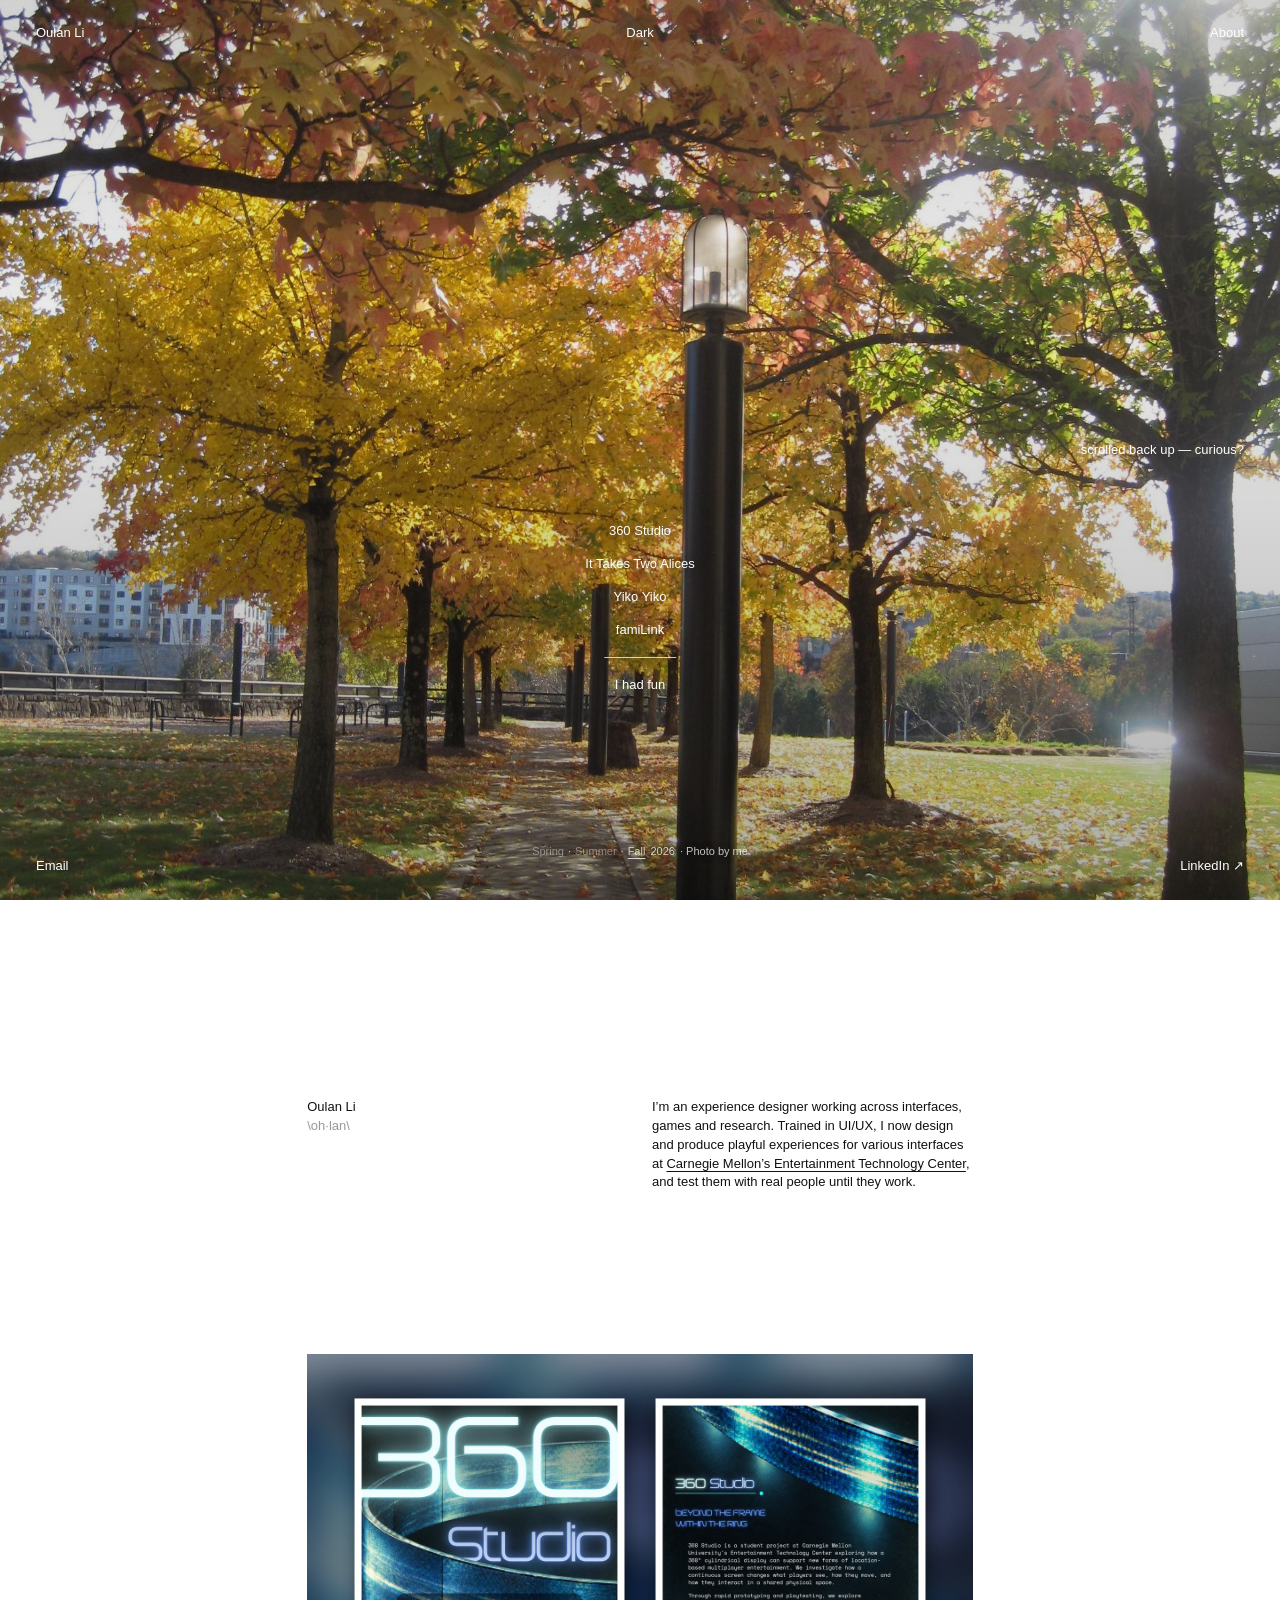
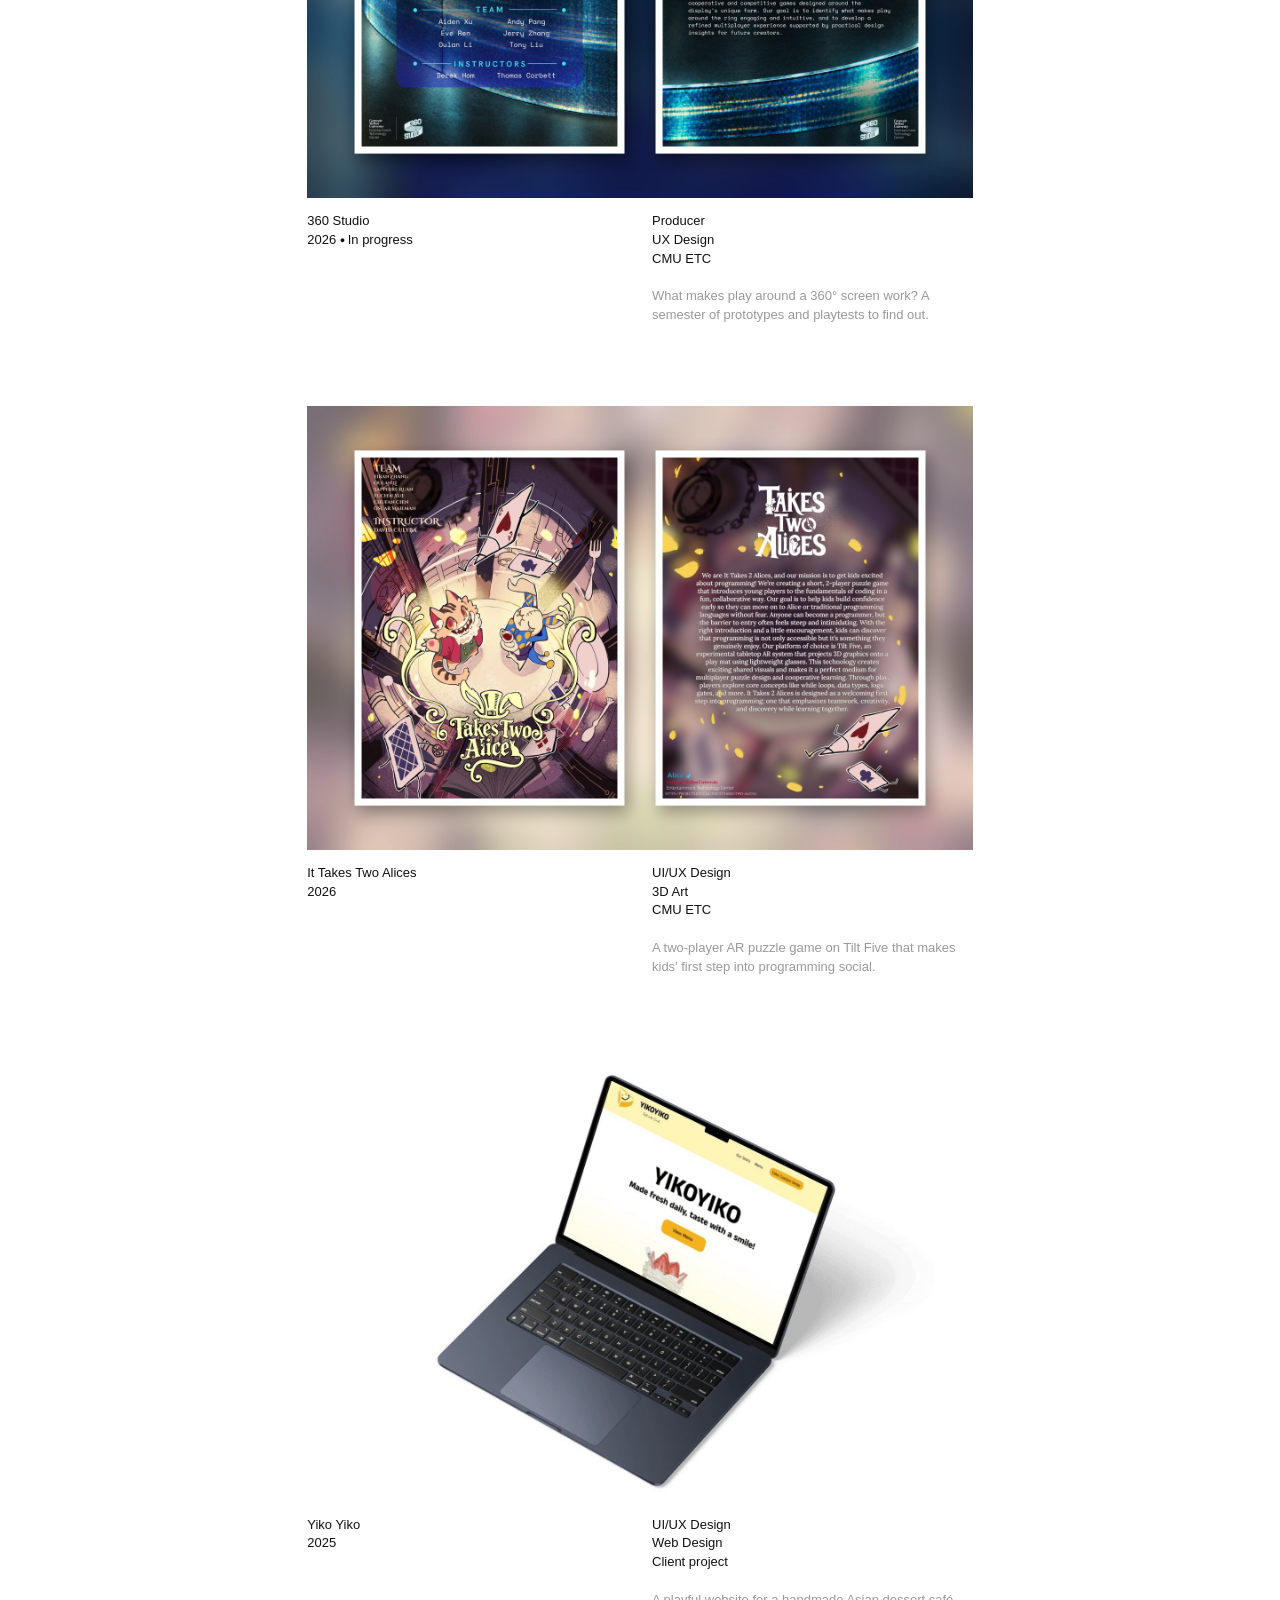
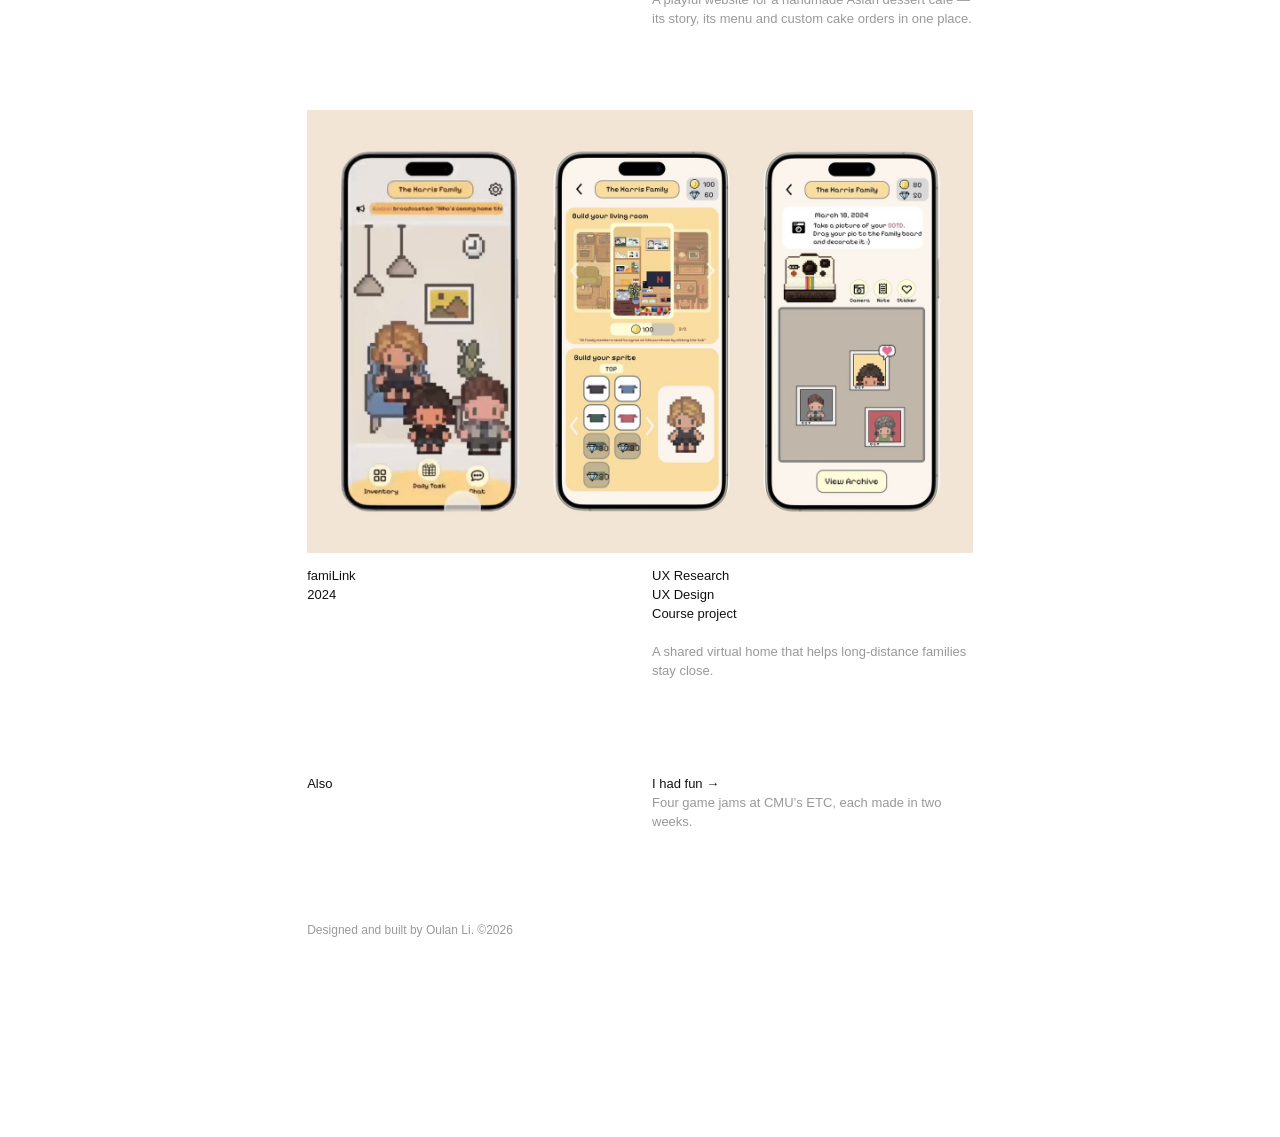
==== index.html @ 2222cfc0 "Remove contact block; Email in the corner; I had fun under a rule in the hero list Co-Authored-By: C" ====
<!doctype html>
<html lang="en">
<head>
<meta charset="utf-8">
<meta name="viewport" content="width=device-width, initial-scale=1">
<title>Oulan Li — Experience Designer</title>
<meta name="description" content="Oulan Li is an experience designer working across interfaces, games and research.">
<link rel="stylesheet" href="assets/home.css">
<script>
  // Apply the saved theme before first paint to avoid a flash.
  try { if (localStorage.getItem('theme') === 'dark') document.documentElement.dataset.theme = 'dark'; } catch (e) {}
</script>
</head>
<body>

  <!-- Fixed corner UI. Blend mode keeps it readable over any image. -->
  <a class="ui ui-tl" href="index.html">Oulan Li</a>
  <button class="ui ui-tc" id="theme-toggle" type="button" aria-label="Toggle dark mode">Dark</button>
  <a class="ui ui-tr" href="about.html">About</a>
  <a class="ui ui-bl" href="mailto:oulanl@andrew.cmu.edu">Email</a>
  <a class="ui ui-br" href="https://www.linkedin.com/in/oulan-li-69a9032a8" target="_blank" rel="noopener">LinkedIn ↗</a>

  <!-- The visitor log: a quiet note that notices how you move through the page. Nothing is stored or sent. -->
  <p class="ui ui-rm" id="observer" aria-live="off" title="A small note on your visit. Nothing is recorded.">visit · 00:00</p>

  <main>
    <!-- Hero: replace .hero-media contents with a looping B&W <video> or <img>. -->
    <section class="hero" aria-label="Intro">
      <div class="hero-media">
        <img class="season" data-season="spring" src="assets/images/hero-spring.jpg" alt="Cherry blossoms over the water, photographed by Oulan" loading="lazy">
        <img class="season" data-season="summer" src="assets/images/hero-summer.jpg" alt="Palms and a green lawn in a tropical garden, photographed by Oulan" loading="lazy">
        <img class="season is-on" data-season="fall" src="assets/images/hero-fall.jpg" alt="A path under autumn trees, red and yellow leaves on the grass, photographed by Oulan">
      </div>
      <p class="hero-note" aria-label="Photos by me, one per season">
        <button type="button" data-season="spring">Spring</button><span>·</span><button type="button" data-season="summer">Summer</button><span>·</span><button type="button" data-season="fall" class="is-on" aria-pressed="true">Fall</button> 2026 <span class="by">· Photo by me</span>
      </p>
      <nav class="hero-index" aria-label="Projects">
        <a href="#p1">360 Studio</a>
        <a href="#p2">It Takes Two Alices</a>
        <a href="#p3">Yiko Yiko</a>
        <a href="#p4">famiLink</a>
        <span class="hero-rule" aria-hidden="true"></span>
        <a href="i-had-fun.html">I had fun</a>
      </nav>
    </section>

    <div class="col">
      <section class="intro" aria-label="About">
        <p class="k">Oulan Li<br><span class="desc-inline">\oh·lan\</span></p>
        <p>I’m an experience designer working across interfaces, games and research. Trained in UI/UX, I now design and produce playful experiences for various interfaces at <a class="ul" href="https://www.etc.cmu.edu" target="_blank" rel="noopener">Carnegie Mellon’s Entertainment Technology Center</a>, and test them with real people until they work.</p>
      </section>

      <article class="project" id="p1">
        <a class="slides cover" href="work/360-studio.html"><img src="assets/images/covers/360-studio.jpg" alt="360 Studio team poster and project flyer"></a>
        <div class="meta">
          <p><a href="work/360-studio.html">360 Studio</a><br>2026 <span class="live">In progress</span></p>
          <div>
            <p>Producer<br>UX Design<br>CMU ETC</p>
            <p class="desc">What makes play around a 360° screen work? A semester of prototypes and playtests to find out.</p>
          </div>
        </div>
      </article>

      <article class="project" id="p2">
        <a class="slides cover" href="work/it-takes-two-alices.html"><img src="assets/images/covers/itta.jpg" alt="It Takes Two Alices flyer, front and back"></a>
        <div class="meta">
          <p><a href="work/it-takes-two-alices.html">It Takes Two Alices</a><br>2026</p>
          <div>
            <p>UI/UX Design<br>3D Art<br>CMU ETC</p>
            <p class="desc">A two-player AR puzzle game on Tilt Five that makes kids’ first step into programming social.</p>
          </div>
        </div>
      </article>

      <article class="project" id="p3">
        <a class="slides cover" href="work/yiko-yiko.html"><img src="assets/images/covers/yiko.jpg" alt="The Yiko Yiko website on a laptop"></a>
        <div class="meta">
          <p><a href="work/yiko-yiko.html">Yiko Yiko</a><br>2025</p>
          <div>
            <p>UI/UX Design<br>Web Design<br>Client project</p>
            <p class="desc">A playful website for a handmade Asian dessert café — its story, its menu and custom cake orders in one place.</p>
          </div>
        </div>
      </article>

      <article class="project" id="p4">
        <a class="slides cover" href="work/familink.html"><img src="assets/images/covers/familink.jpg" alt="Three famiLink screens: the family living room, inventory and a daily photo prompt"></a>
        <div class="meta">
          <p><a href="work/familink.html">famiLink</a><br>2024</p>
          <div>
            <p>UX Research<br>UX Design<br>Course project</p>
            <p class="desc">A shared virtual home that helps long-distance families stay close.</p>
          </div>
        </div>
      </article>

      <section class="more" aria-label="More">
        <div class="meta">
          <p>Also</p>
          <p><a href="i-had-fun.html">I had fun →</a><br><span class="desc-inline">Four game jams at CMU’s ETC, each made in two weeks.</span></p>
        </div>
      </section>

      <footer class="foot">
        <p class="desc small">Designed and built by Oulan Li. ©2026</p>
      </footer>
    </div>
  </main>

<script src="assets/home.js"></script>
</body>
</html>
---- assets/home.css ----
/* Oulan Li — homepage
   One typeface, one size. Hierarchy comes from position and tone, not scale.
   Colors live in the variables below; dark mode swaps them. */
:root {
  --bg: #ffffff;
  --fg: #111111;
  --mute: #999999;
  --ph: #efefef;        /* placeholder fill */
  --ph-text: #b5b5b5;
  --font: "Helvetica Neue", Helvetica, Inter, Arial, sans-serif;
  --size: 13px;
  --edge: 36px;         /* distance of the corner UI from the window edge */
  --col: min(52vw, 760px);
}
[data-theme="dark"] {
  --bg: #0d0d0d;
  --fg: #ececec;
  --mute: #6f6f6f;
  --ph: #1a1a1a;
  --ph-text: #444444;
}

*, *::before, *::after { box-sizing: border-box; }
html { scroll-behavior: smooth; }
body {
  margin: 0;
  background: var(--bg);
  color: var(--fg);
  font: 400 var(--size)/1.45 var(--font);
  -webkit-font-smoothing: antialiased;
  transition: background-color .4s ease, color .4s ease;
}
p { margin: 0; }
a { color: inherit; text-decoration: none; }
a:hover { opacity: .5; }
a.ul { text-decoration: underline; text-underline-offset: 3px; text-decoration-thickness: 1px; }
button { font: inherit; color: inherit; background: none; border: 0; padding: 0; cursor: pointer; }
:focus-visible { outline: 1px solid currentColor; outline-offset: 4px; }
img, video { display: block; width: 100%; height: 100%; object-fit: cover; }

/* ---------- Fixed corner UI ---------- */
.ui {
  position: fixed;
  z-index: 50;
  color: var(--fg);
  transition: color .3s ease;
}
/* While the hero image is behind the corner UI, it turns white. */
body.on-hero .ui { color: #fff; }
.ui-tl { top: 24px; left: var(--edge); }
.ui-tc { top: 24px; left: 50%; transform: translateX(-50%); }
.ui-tr { top: 24px; right: var(--edge); }
.ui-bl { bottom: 24px; left: var(--edge); }
.ui-br { bottom: 24px; right: var(--edge); }
.ui-rm {
  top: 50%; right: var(--edge);
  transform: translateY(-50%);
  font-variant-numeric: tabular-nums;
  text-align: right;
  opacity: .55;
  max-width: 180px;
  transition: opacity .3s ease;
}
.ui-rm.is-fresh { opacity: 1; }

/* ---------- Hero ----------
   Use a darker or mid-dark B&W image so white text reads; add a soft scrim if needed. */
.hero { position: relative; height: 100vh; height: 100svh; overflow: hidden; }
.hero-media { position: absolute; inset: 0; }
.hero-index {
  position: absolute;
  left: 50%; top: 58%;
  transform: translateX(-50%);
  display: flex; flex-direction: column; align-items: center;
  gap: 14px;
  color: #fff;
}

/* ---------- Placeholders (delete once real images are in) ---------- */
.placeholder, .placeholder-dark {
  display: flex; align-items: center; justify-content: center;
  color: var(--ph-text);
  background: var(--ph);
}
.placeholder-dark {
  color: rgba(255,255,255,.35);
  background:
    radial-gradient(120% 80% at 70% 15%, #8a8a8a 0%, #4a4a4a 45%, #1c1c1c 100%);
}
.placeholder-dark span { position: absolute; bottom: 64px; left: 50%; transform: translateX(-50%); white-space: nowrap; }

/* ---------- Column ---------- */
.col { width: var(--col); margin: 0 auto; }

.intro {
  display: grid; grid-template-columns: 1fr 1fr; gap: 0 24px;
  padding: 22vh 0 18vh;
}
.intro .k { color: var(--fg); }
.intro p:last-child { color: var(--fg); max-width: 34em; }

/* ---------- Project ---------- */
.project { margin-bottom: 9vh; scroll-margin-top: 80px; }

.slides {
  position: relative;
  aspect-ratio: 3 / 2;
  overflow: hidden;
  cursor: e-resize;
  user-select: none;
}
.slides.at-left { cursor: w-resize; }
.slide {
  position: absolute; inset: 0;
  opacity: 0;
  transition: opacity .5s ease;
}
.slide.is-active { opacity: 1; }
.count {
  position: absolute; right: 12px; bottom: 10px;
  font-size: 11px; color: var(--mute);
  font-variant-numeric: tabular-nums;
  pointer-events: none;
}

.meta {
  display: grid; grid-template-columns: 1fr 1fr; gap: 0 24px;
  padding-top: 14px;
}
.desc { color: var(--mute); margin-top: 1.45em; max-width: 36em; }

/* ---------- Footer ---------- */
.foot { padding: 10vh 0 22vh; }
.foot .small { font-size: 12px; margin-top: 12vh; }

/* ---------- Small screens ---------- */
@media (max-width: 760px) {
  :root { --edge: 16px; --col: calc(100vw - 32px); }
  .ui-tl, .ui-tc, .ui-tr { top: 16px; }
  .ui-bl, .ui-br { bottom: 16px; }
  .ui-rm, .ui-bl, .ui-br { display: none; }   /* links repeat in the footer */
  /* A thin bar behind the top UI once past the hero, so it never overlaps text. */
  body::before {
    content: ""; position: fixed; z-index: 49; inset: 0 0 auto 0; height: 46px;
    background: var(--bg); transition: opacity .3s ease;
  }
  body.on-hero::before { opacity: 0; }
  .intro, .meta { grid-template-columns: 1fr; }
  .intro .k { margin-bottom: 1.45em; }
  .meta > div { margin-top: 1.45em; }
}

@media (prefers-reduced-motion: reduce) {
  html { scroll-behavior: auto; }
  * { transition: none !important; }
}

/* ---------- Status + inline notes ---------- */
.live::before { content: "● "; font-size: 9px; vertical-align: 1px; }
.desc-inline { color: var(--mute); }
.more { padding: 0 0 6vh; }

/* ---------- I had fun ---------- */
.page-head { display: grid; grid-template-columns: 1fr 1fr; gap: 0 24px; padding: 22vh 0 14vh; }
.page-head .desc { margin-top: 0; }
.fun-grid { display: grid; grid-template-columns: repeat(3, 1fr); gap: 9vh 24px; margin-bottom: 24vh; }
.fun-grid .tile { display: block; }
.fun-grid .tile:hover { opacity: 1; }
.fun-grid .thumb { aspect-ratio: 1 / 1; overflow: hidden; }
.fun-grid .thumb > * { transition: transform .6s ease; }
.fun-grid .tile:hover .thumb > * { transform: scale(1.03); }
.fun-grid .cap { padding-top: 12px; }
.fun-grid .cap .desc { margin-top: 0; }
.fun-wide { --col: min(72vw, 1080px); }
@media (max-width: 760px) {
  .page-head { grid-template-columns: 1fr; padding: 16vh 0 10vh; }
  .page-head .desc { margin-top: 1.45em; }
  .fun-grid { grid-template-columns: 1fr 1fr; gap: 6vh 16px; }
  .fun-wide { --col: calc(100vw - 32px); }
}

/* ---------- Project page ----------
   A narrow centred column, like a printed page. Text stays narrow;
   detailed images can step out to a wider frame with .wide. */
.cs { --read: min(460px, calc(100vw - 32px)); --wide: min(760px, calc(100vw - 32px)); }
.cs-col { width: var(--read); margin-left: auto; margin-right: auto; }
.cs-head { text-align: center; padding-top: 22vh; }
.cs-head h1 { font: inherit; margin: 0 0 1.45em; }
.cs-why { margin-top: 9vh; }
.cs-label { margin-top: 7vh; margin-bottom: 1.45em; }
.cs-did { list-style: none; counter-reset: did; padding: 0; margin-top: 0; margin-bottom: 0; }
.cs-did li { counter-increment: did; margin-bottom: 1.45em; }
.cs-did li::before { content: counter(did) ". "; }
.cs-did .t::after { content: ""; display: block; }   /* title on its own line */
.cs-facts {
  display: grid; grid-template-columns: repeat(3, 1fr); gap: 18px 16px;
  margin-top: 7vh; margin-bottom: 22vh;
}
.cs-facts dt { font-size: 11px; color: var(--mute); }
.cs-facts dd { margin: 2px 0 0; }

.cs-fig { width: var(--read); margin: 0 auto 22vh; }
.cs-fig.wide { width: var(--wide); }
.cs-fig .ph {
  aspect-ratio: 4 / 3; display: flex; align-items: center; justify-content: center;
  background: var(--ph); color: var(--ph-text);
}
.cs-fig.wide .ph { aspect-ratio: 16 / 9; }
.cs-fig .video { position: relative; aspect-ratio: 16 / 9; background: var(--ph); }
.cs-fig .video iframe { position: absolute; inset: 0; width: 100%; height: 100%; border: 0; }
.cs-fig figcaption { width: var(--read); margin: 16px auto 0; text-align: center; }
.small { font-size: 11px; color: var(--mute); }
.cs-fig .small { margin-top: 4px; }

.cs-end { text-align: center; margin-bottom: 18vh; }
.cs-end .small { margin-top: 4px; }
.cs-end .links { margin-top: 1.45em; }
.cs-next { text-align: center; margin-bottom: 18vh; }
.cs-foot { text-align: center; padding-bottom: 12vh; }

@media (max-width: 760px) {
  .cs-head { padding-top: 16vh; }
  .cs-facts { grid-template-columns: 1fr 1fr; }
  .cs-fig, .cs-end, .cs-next { margin-bottom: 14vh; }
}

/* ---------- Flow diagram (it builds itself, step by step, when scrolled into view) ---------- */
.flow-wrap { padding: 8px 0; }
.flow { display: block; width: 100%; height: auto; font-family: var(--font); }
.flow .b { fill: none; stroke: var(--fg); stroke-width: .6; }
.flow .k { fill: var(--fg); stroke: var(--fg); stroke-width: .6; }
.flow .k + .tt, .flow .k + .tt + .ts { fill: var(--bg); }
.flow .c { fill: none; stroke: var(--mute); stroke-width: .6; stroke-dasharray: 3 4; }
.flow .a { fill: none; stroke: var(--mute); stroke-width: .8; }
.flow .tt { font-size: 12px; fill: var(--fg); text-anchor: middle; dominant-baseline: central; }
.flow .ts { font-size: 10px; fill: var(--mute); text-anchor: middle; dominant-baseline: central; }
.flow .ts.l { text-anchor: start; }
.flow .ts.r { text-anchor: end; }
.flow .tq { font-size: 13px; fill: var(--fg); text-anchor: middle; dominant-baseline: central; font-style: italic; }
.flow [data-delay] { transition: opacity .9s ease, transform .9s ease; transition-delay: var(--d, 0ms); }
.flow .big { transition-duration: 1.4s; }
.no-anim .flow [data-delay] { transition: none !important; animation: none !important; }
.js-reveal .flow [data-delay] { opacity: 0; transform: translateY(6px); }
.js-reveal .is-shown .flow [data-delay] { opacity: 1; transform: none; }
/* The question appears, lingers, then makes way for the answer. */
.js-reveal .flow .q { transition: none; }
.js-reveal .is-shown .flow .q { opacity: 0; animation: ask 2.8s ease var(--d, 0ms) both; }
@keyframes ask { 0% { opacity: 0; transform: translateY(6px); } 22% { opacity: 1; transform: none; } 78% { opacity: 1; } 100% { opacity: 0; } }
.flow-replay { display: block; margin: 10px auto 0; font-size: 11px; color: var(--mute); opacity: 0; transition: opacity .6s ease; }
.flow-replay.on { opacity: 1; }
@media (prefers-reduced-motion: reduce) {
  .js-reveal .flow [data-delay] { opacity: 1; transform: none; transition: none; }
  .js-reveal .flow .q { display: none; }
}


/* ---------- Gallery figure: media fits inside a 16:9 frame ---------- */
.gallery .slides.media { aspect-ratio: 16 / 9; background: var(--ph); }
.gallery .slide { display: flex; align-items: center; justify-content: center; }
.gallery .slide img, .gallery .slide video { width: 100%; height: 100%; object-fit: contain; }
.gallery .slide .ph { width: 100%; height: 100%; display: flex; align-items: center; justify-content: center; color: var(--ph-text); padding: 0 24px; text-align: center; }

/* Gallery controls: arrows on the frame, dots underneath */
.g-arrow {
  position: absolute; top: 50%; transform: translateY(-50%);
  width: 36px; height: 36px; border-radius: 50%;
  background: var(--bg); color: var(--fg); opacity: .85;
  box-shadow: 0 0 0 1px rgba(0,0,0,.08);
  font-size: 15px; line-height: 36px; text-align: center; cursor: pointer;
  transition: opacity .2s ease, transform .2s ease;
}
.g-arrow:hover { opacity: 1; transform: translateY(-50%) scale(1.06); }
.g-prev { left: 12px; }
.g-next { right: 12px; }
.g-dots { display: flex; justify-content: center; gap: 8px; margin-top: 12px; }
.g-dot { position: relative; width: 28px; height: 2px; padding: 8px 0; background: none; cursor: pointer; }
.g-dot::before, .g-dot::after { content: ""; position: absolute; left: 0; top: 7px; height: 2px; border-radius: 1px; }
.g-dot::before { width: 100%; background: var(--mute); opacity: .3; }
.g-dot::after { width: calc(var(--p, 0) * 100%); background: var(--fg); }
.g-dot.on::before { opacity: .45; }
.gallery figcaption { margin-top: 6px; }
.gallery .stage { margin: 0 0 2.6em; }   /* stage label belongs to the image, not the paragraph below */

/* ---------- Screen-to-table pairs ---------- */
.pairs { display: grid; gap: 28px; }
.pair { display: grid; grid-template-columns: 1fr 40px 1fr; align-items: center; }
.pair .cell img { width: 100%; aspect-ratio: 3 / 2; object-fit: cover; display: block; }
.pair .cell .small { margin-top: 8px; text-align: center; }
.pair .to { text-align: center; color: var(--mute); }
.pair.head .small { text-align: center; margin: 0; }
.duo { display: grid; grid-template-columns: 1fr 1fr; gap: 16px; }
.duo .ph { aspect-ratio: 4 / 3; }
.duo .sub { margin: 0; }
.duo .sub img { width: 100%; aspect-ratio: 3 / 2; object-fit: cover; display: block; }
.duo .sub .small { margin-top: 8px; text-align: center; }
@media (max-width: 760px) { .pair { grid-template-columns: 1fr 24px 1fr; } .pairs { gap: 18px; } }

/* Pairs build up one at a time, like the loop diagram */
.pairs [data-delay] { transition: opacity .9s ease, transform .9s ease; transition-delay: var(--d, 0ms); }
.js-reveal .pairs [data-delay] { opacity: 0; transform: translateY(6px); }
.js-reveal .is-shown.pairs [data-delay] { opacity: 1; transform: none; }
@media (prefers-reduced-motion: reduce) { .js-reveal .pairs [data-delay] { opacity: 1; transform: none; transition: none; } }
.duo + figcaption { margin-top: 2.6em; }

strong { font-weight: 600; }
.small strong { color: var(--fg); font-weight: 500; }
.pairs .rule { margin: 8px 0 10px; line-height: 1.7; }
.pairs .rule { text-align: center; }

/* ---------- Asset sheet: one tile per 3D piece ---------- */
.pieces { display: grid; grid-template-columns: repeat(4, 1fr); gap: 8px; }
.pieces img { width: 100%; aspect-ratio: 1 / 1; object-fit: cover; display: block; }
.pieces [data-delay] { transition: opacity .7s ease, transform .7s ease; transition-delay: var(--d, 0ms); }
.js-reveal .pieces [data-delay] { opacity: 0; transform: translateY(6px); }
.js-reveal .is-shown.pieces [data-delay] { opacity: 1; transform: none; }
@media (max-width: 760px) { .pieces { grid-template-columns: repeat(2, 1fr); } }
@media (prefers-reduced-motion: reduce) { .js-reveal .pieces [data-delay] { opacity: 1; transform: none; transition: none; } }

/* ---------- Playtest takeaways ---------- */
.takeaways { display: grid; grid-template-columns: repeat(4, 1fr); gap: 16px; margin: -12vh auto 22vh; }
.takeaways dt { font-size: 11px; color: var(--mute); }
.takeaways dd { margin: 2px 0 0; }
@media (max-width: 760px) { .takeaways { grid-template-columns: 1fr 1fr; margin-top: -6vh; } }

.cs-fig .still { width: 100%; aspect-ratio: 3 / 2; object-fit: cover; display: block; }

/* ---------- Challenge / step blocks (text before a figure) ---------- */
.cs-step { text-align: center; margin-bottom: 7vh; }
.cs-step .small:first-child { margin-bottom: 6px; }
.cs-step .small:last-child { margin-top: 4px; }
.duo .sub .ph { aspect-ratio: 3 / 2; display: flex; align-items: center; justify-content: center; background: var(--ph); color: var(--ph-text); }
.cs-fig > .ph { aspect-ratio: 16 / 9; }

/* ---------- Interview quotes ---------- */
.quotes { display: grid; gap: 28px; margin-bottom: 22vh; }
.quotes blockquote { margin: 0; text-align: center; }
.quotes cite { display: block; font-style: normal; margin-top: 6px; }
.quotes [data-delay] { transition: opacity .9s ease, transform .9s ease; transition-delay: var(--d, 0ms); }
.js-reveal .quotes [data-delay] { opacity: 0; transform: translateY(6px); }
.js-reveal .is-shown.quotes [data-delay] { opacity: 1; transform: none; }
.flow .d { fill: var(--mute); }
.flow .kd { fill: var(--fg); }
.cs-end .pull { margin-top: 2.2em; }
@media (prefers-reduced-motion: reduce) { .js-reveal .quotes [data-delay] { opacity: 1; transform: none; transition: none; } }
.flow .tt.l { text-anchor: start; } .flow .tt.r { text-anchor: end; }

/* ======================================================================
   Long-form case study (famiLink): phases, timeline, stats, charts
   ====================================================================== */
.long .phase { margin: 0 auto 7vh; }
.long .phase h2 { font: inherit; font-size: 20px; line-height: 1.3; margin: 6px 0 1.2em; letter-spacing: -0.01em; }
.long .phase p + p { margin-top: 1em; }
.long .phase > p:not(.small) { color: var(--fg); }
.long .phase.tight { margin-top: -4vh; margin-bottom: 22vh; }
.long .phase { scroll-margin-top: 90px; }

/* Process timeline under the facts */
.tl { display: flex; flex-wrap: wrap; gap: 6px 18px; margin: -14vh auto 20vh; padding-top: 14px; border-top: 1px solid color-mix(in srgb, var(--mute) 35%, transparent); }
.tl a { color: var(--mute); }
.tl a span { font-size: 11px; margin-right: 4px; opacity: .7; }
.tl a:hover { color: var(--fg); opacity: 1; }

/* Big numbers */
.stats { display: grid; grid-template-columns: repeat(3, 1fr); gap: 20px; margin: 0 auto 10vh; }
.stats dt { font-size: 30px; line-height: 1.1; letter-spacing: -0.02em; }
.stats dd { margin: 6px 0 0; color: var(--mute); font-size: 12px; }

/* Insight → feature list */
.map-list { display: grid; gap: 18px; margin: 0 auto 12vh; }
.map-list > div { display: grid; grid-template-columns: 1fr 1fr; gap: 16px; padding-top: 14px; border-top: 1px solid color-mix(in srgb, var(--mute) 30%, transparent); }
.map-list dt { color: var(--mute); }
.map-list dd { margin: 0; }

/* Numbered changes */
.changes { margin: -3vh auto 20vh; padding-left: 1.2em; }
.changes li { margin-bottom: .6em; }

/* Phone rows */
.phones { display: grid; grid-template-columns: repeat(3, 1fr); gap: 24px; }
.phones.five { grid-template-columns: repeat(5, 1fr); gap: 14px; }
.phones video, .phones img { width: 100%; height: auto; aspect-ratio: 1 / 2; object-fit: contain; display: block; background: var(--ph); }
.phones .small { margin-top: 8px; text-align: center; }

/* Charts */
.flow.chart .grid { stroke: var(--mute); stroke-width: .4; opacity: .35; }
.flow .bk { fill: var(--fg); }
.flow .bm { fill: var(--mute); opacity: .55; }

/* Shared reveal for these blocks */
.stats [data-delay], .map-list [data-delay], .changes [data-delay] { transition: opacity .9s ease, transform .9s ease; transition-delay: var(--d, 0ms); }
.js-reveal .stats [data-delay], .js-reveal .map-list [data-delay], .js-reveal .changes [data-delay] { opacity: 0; transform: translateY(6px); }
.js-reveal .is-shown.stats [data-delay], .js-reveal .is-shown.map-list [data-delay], .js-reveal .is-shown.changes [data-delay] { opacity: 1; transform: none; }

@media (max-width: 760px) {
  .stats { grid-template-columns: 1fr; }
  .map-list > div { grid-template-columns: 1fr; gap: 4px; }
  .phones { grid-template-columns: repeat(3, 1fr); gap: 10px; }
  .phones.five { grid-template-columns: repeat(2, 1fr); }
  .tl { margin-top: -8vh; }
}
@media (prefers-reduced-motion: reduce) {
  .js-reveal .stats [data-delay], .js-reveal .map-list [data-delay], .js-reveal .changes [data-delay] { opacity: 1; transform: none; transition: none; }
}

/* ---------- Yiko Yiko ---------- */
/* Long screenshots pan slowly top to bottom inside a fixed frame */
.scroll { object-fit: cover !important; object-position: 50% 0; animation: pan var(--dur, 16s) ease-in-out infinite alternate; }
@keyframes pan { 0%, 10% { object-position: 50% 0; } 90%, 100% { object-position: 50% 100%; } }
.duo .sub img.scroll { aspect-ratio: 3 / 2; }
.phones.four { grid-template-columns: repeat(4, 1fr); gap: 16px; }
.phones .tag { color: var(--mute); }
.row-label { margin: 0 0 10px; color: var(--mute); }
.phones + .row-label { margin-top: 28px; }
.people { display: grid; grid-template-columns: repeat(3, 1fr); gap: 16px; margin: 0 auto 12vh; }
.people > div { padding-top: 14px; border-top: 1px solid color-mix(in srgb, var(--mute) 30%, transparent); }
.people .small { margin: 0 0 6px; }
.people [data-delay] { transition: opacity .9s ease, transform .9s ease; transition-delay: var(--d, 0ms); }
.js-reveal .people [data-delay] { opacity: 0; transform: translateY(6px); }
.js-reveal .is-shown.people [data-delay] { opacity: 1; transform: none; }
@media (max-width: 720px) {
  .people { grid-template-columns: 1fr; }
  .phones.four { grid-template-columns: repeat(2, 1fr); }
}
@media (prefers-reduced-motion: reduce) {
  .scroll { animation: none; }
  .js-reveal .people [data-delay] { opacity: 1; transform: none; transition: none; }
}

/* ---------- Homepage covers ---------- */
.slides.cover { display: block; cursor: pointer; background: var(--ph); }
.slides.cover img { width: 100%; height: 100%; object-fit: cover; display: block; transition: transform .8s cubic-bezier(.2,.7,.2,1); }
.slides.cover:hover img { transform: scale(1.02); }
@media (prefers-reduced-motion: reduce) { .slides.cover img { transition: none; } .slides.cover:hover img { transform: none; } }

/* ---------- Hero photo ---------- */
.hero-media img { width: 100%; height: 100%; object-fit: cover; object-position: 50% 42%; display: block; }
.hero-media::after { content: ""; position: absolute; inset: 0; background: linear-gradient(180deg, rgba(0,0,0,.18) 0%, rgba(0,0,0,.08) 35%, rgba(0,0,0,.32) 100%); pointer-events: none; }
.hero-index a { text-shadow: 0 1px 12px rgba(0,0,0,.35); }
.hero-note { position: absolute; left: 50%; bottom: 40px; transform: translateX(-50%); margin: 0; color: rgba(255,255,255,.75); font-size: 11px; white-space: nowrap; text-shadow: 0 1px 8px rgba(0,0,0,.4); }

/* ---------- I had fun: four games ---------- */
.fun-four { grid-template-columns: 1fr 1fr; gap: 10vh 32px; }
.fun-four .thumb { aspect-ratio: 4 / 3; background: var(--ph); }
.fun-four .thumb img { width: 100%; height: 100%; object-fit: cover; display: block; }
.fun-four .cap .desc + .desc { margin-top: 4px; }
.fun-four .watch { margin-top: 10px; text-decoration: underline; text-underline-offset: 3px; text-decoration-thickness: 1px; }
@media (max-width: 720px) { .fun-four { grid-template-columns: 1fr; } }
.fun-four .prompt { margin: 8px 0 0; color: var(--fg); font-style: italic; }
.fun-four .cap-top { display: flex; justify-content: space-between; align-items: baseline; gap: 16px; }
.fun-four .cap-top p { margin: 0; }
.fun-four .cap-top .role { text-align: right; flex-shrink: 0; }
.fun-four .prompt { margin: 10px 0 0; }
.fun-four .answer { margin-top: 4px; }

/* ---------- Hero seasons ---------- */
.hero-media .season { position: absolute; inset: 0; opacity: 0; transition: opacity 1.2s ease; }
.hero-media .season.is-on { opacity: 1; }
.hero-note { pointer-events: auto; z-index: 2; }
.hero-note button { font: inherit; color: inherit; background: none; border: 0; padding: 0 2px; cursor: pointer; opacity: .55; transition: opacity .3s ease; }
.hero-note button:hover, .hero-note button.is-on { opacity: 1; }
.hero-note button.is-on { text-decoration: underline; text-underline-offset: 3px; text-decoration-thickness: 1px; }
.hero-note span { margin: 0 2px; }
@media (prefers-reduced-motion: reduce) { .hero-media .season { transition: none; } }

/* ---------- Per-project accent ----------
   Set data-accent on <body>. Used for key-phrase underlines, labels, the live dot,
   text selection and a small accent cursor. */
body[data-accent="360"] { --accent: #2b7fff; --accent-soft: rgba(43,127,255,.38); }
[data-theme="dark"] body[data-accent="360"] { --accent: #5aa8ff; --accent-soft: rgba(90,168,255,.45); }

body[data-accent] .hl {
  text-decoration: underline; text-decoration-color: var(--accent-soft);
  text-decoration-thickness: .45em; text-underline-offset: -.18em; text-decoration-skip-ink: none;
}
body[data-accent] .cs-label,
body[data-accent] .cs-facts dt,
body[data-accent] .cs-did .t,
body[data-accent] .live { color: var(--accent); }
body[data-accent] a.ul { text-decoration-color: var(--accent); }
body[data-accent] a.ul:hover { color: var(--accent); }
body[data-accent] ::selection { background: var(--accent); color: #fff; }
body[data-accent="360"],
body[data-accent="360"] a, body[data-accent="360"] button {
  cursor: url("data:image/svg+xml,%3Csvg xmlns='http://www.w3.org/2000/svg' width='20' height='20'%3E%3Ccircle cx='10' cy='10' r='5' fill='%232b7fff'/%3E%3Ccircle cx='10' cy='10' r='8.5' fill='none' stroke='%232b7fff' stroke-opacity='.35'/%3E%3C/svg%3E") 10 10, auto;
}

/* it takes two alices: Wonderland meadow green */
body[data-accent="itta"] { --accent: #4f7f3a; --accent-soft: rgba(124,170,80,.55); }
[data-theme="dark"] body[data-accent="itta"] { --accent: #9cc779; --accent-soft: rgba(156,199,121,.42); }
body[data-accent="itta"],
body[data-accent="itta"] a, body[data-accent="itta"] button {
  cursor: url("data:image/svg+xml,%3Csvg xmlns='http://www.w3.org/2000/svg' width='20' height='20'%3E%3Ccircle cx='10' cy='10' r='5' fill='%235f9445'/%3E%3Ccircle cx='10' cy='10' r='8.5' fill='none' stroke='%235f9445' stroke-opacity='.35'/%3E%3C/svg%3E") 10 10, auto;
}

/* Yiko Yiko: bakery yolk yellow */
body[data-accent="yiko"] { --accent: #b07d00; --accent-soft: rgba(255,200,40,.6); }
[data-theme="dark"] body[data-accent="yiko"] { --accent: #f5c84b; --accent-soft: rgba(245,200,75,.45); }
body[data-accent="yiko"] ::selection { color: #1a1a1a; background: #ffd23f; }
body[data-accent="yiko"],
body[data-accent="yiko"] a, body[data-accent="yiko"] button {
  cursor: url("data:image/svg+xml,%3Csvg xmlns='http://www.w3.org/2000/svg' width='20' height='20'%3E%3Ccircle cx='10' cy='10' r='5' fill='%23f2b600'/%3E%3Ccircle cx='10' cy='10' r='8.5' fill='none' stroke='%23f2b600' stroke-opacity='.4'/%3E%3C/svg%3E") 10 10, auto;
}

/* famiLink: warm caramel from the cozy living room */
body[data-accent="familink"] { --accent: #b0602f; --accent-soft: rgba(236,158,104,.62); }
[data-theme="dark"] body[data-accent="familink"] { --accent: #f0a877; --accent-soft: rgba(240,168,119,.42); }
body[data-accent="familink"],
body[data-accent="familink"] a, body[data-accent="familink"] button {
  cursor: url("data:image/svg+xml,%3Csvg xmlns='http://www.w3.org/2000/svg' width='20' height='20'%3E%3Ccircle cx='10' cy='10' r='5' fill='%23d9824a'/%3E%3Ccircle cx='10' cy='10' r='8.5' fill='none' stroke='%23d9824a' stroke-opacity='.4'/%3E%3C/svg%3E") 10 10, auto;
}
body[data-accent] .phase > p.small:first-child { color: var(--accent); }

/* I had fun: Carnegie Red */
body[data-accent="cmu"] { --accent: #c41230; --accent-soft: rgba(196,18,48,.28); }
[data-theme="dark"] body[data-accent="cmu"] { --accent: #ff5a6e; --accent-soft: rgba(255,90,110,.38); }
body[data-accent="cmu"],
body[data-accent="cmu"] a, body[data-accent="cmu"] button {
  cursor: url("data:image/svg+xml,%3Csvg xmlns='http://www.w3.org/2000/svg' width='20' height='20'%3E%3Ccircle cx='10' cy='10' r='5' fill='%23c41230'/%3E%3Ccircle cx='10' cy='10' r='8.5' fill='none' stroke='%23c41230' stroke-opacity='.35'/%3E%3C/svg%3E") 10 10, auto;
}
body[data-accent] .desc .hl { color: var(--fg); }
.hero-rule { display: block; width: 72px; height: 1px; background: rgba(255,255,255,.75); margin: 4px 0; }
.foot { padding-top: 4vh; }
.foot .small { margin-top: 0; }
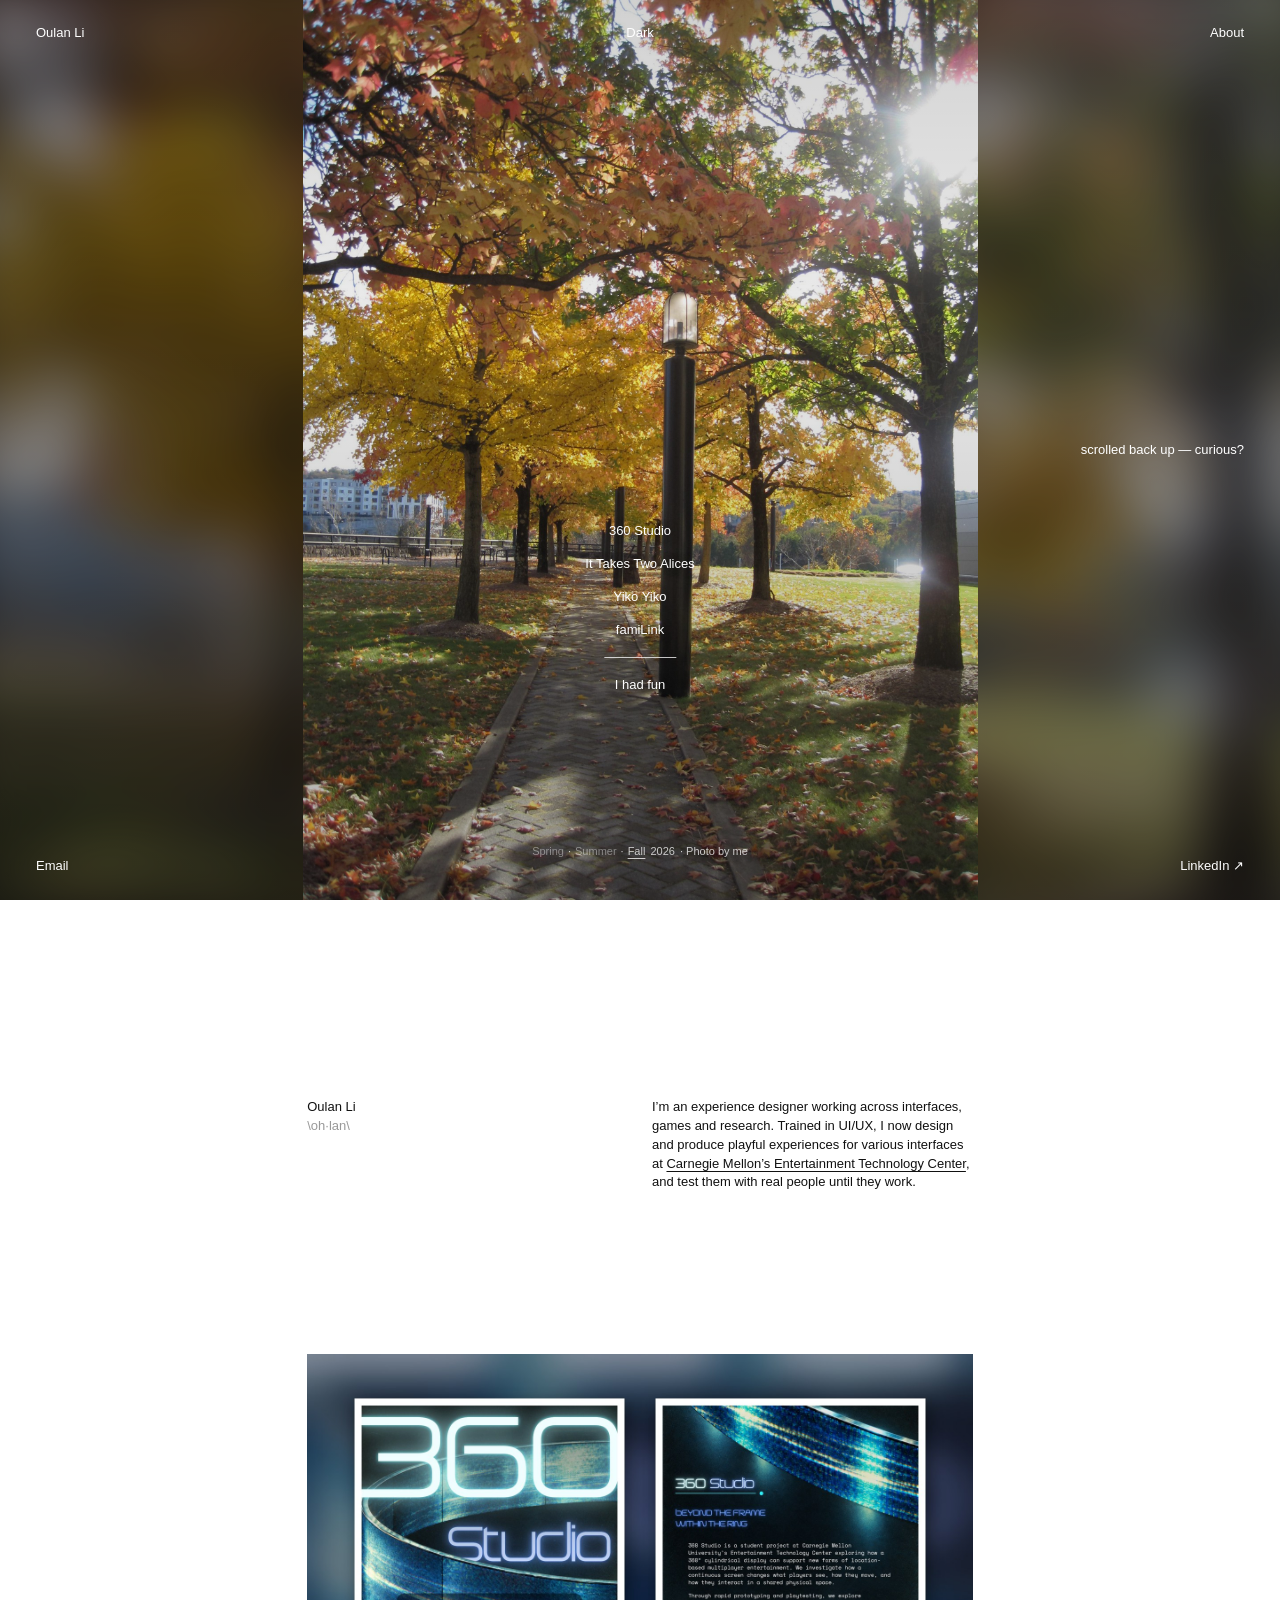
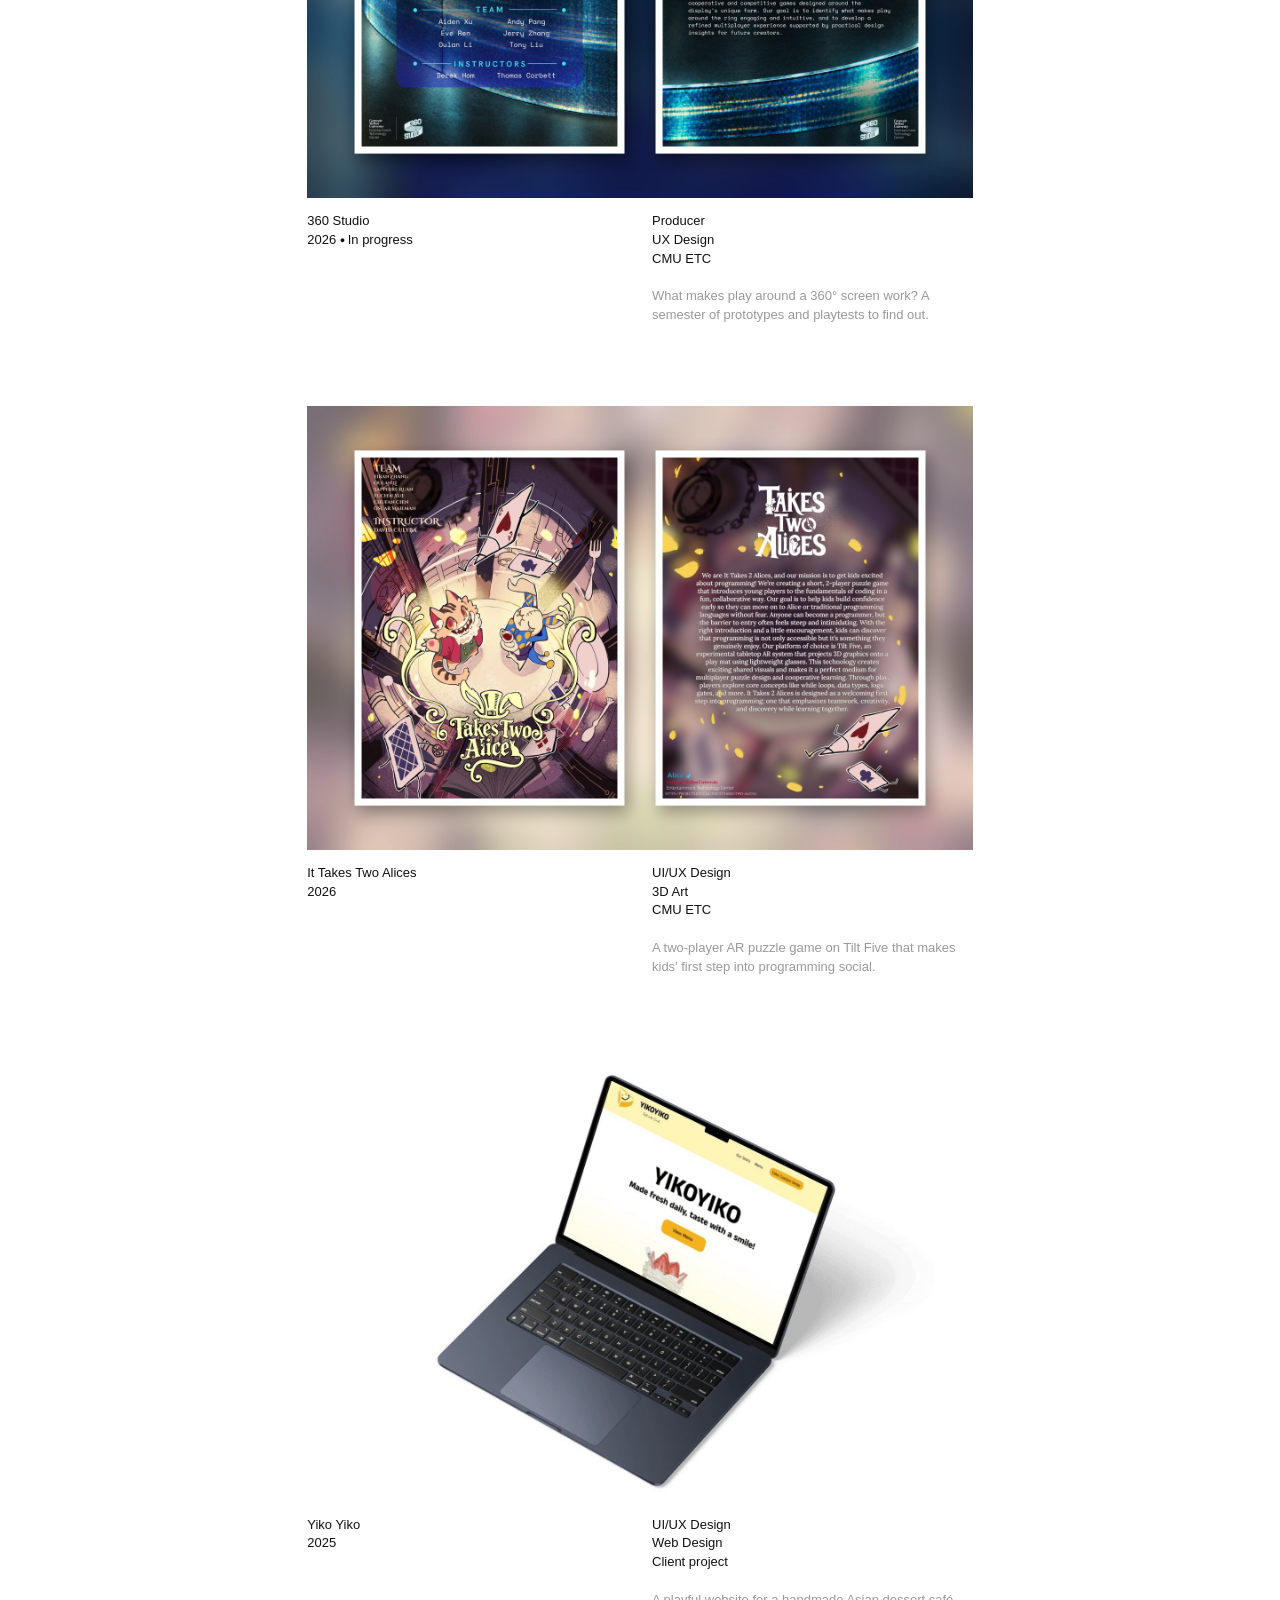
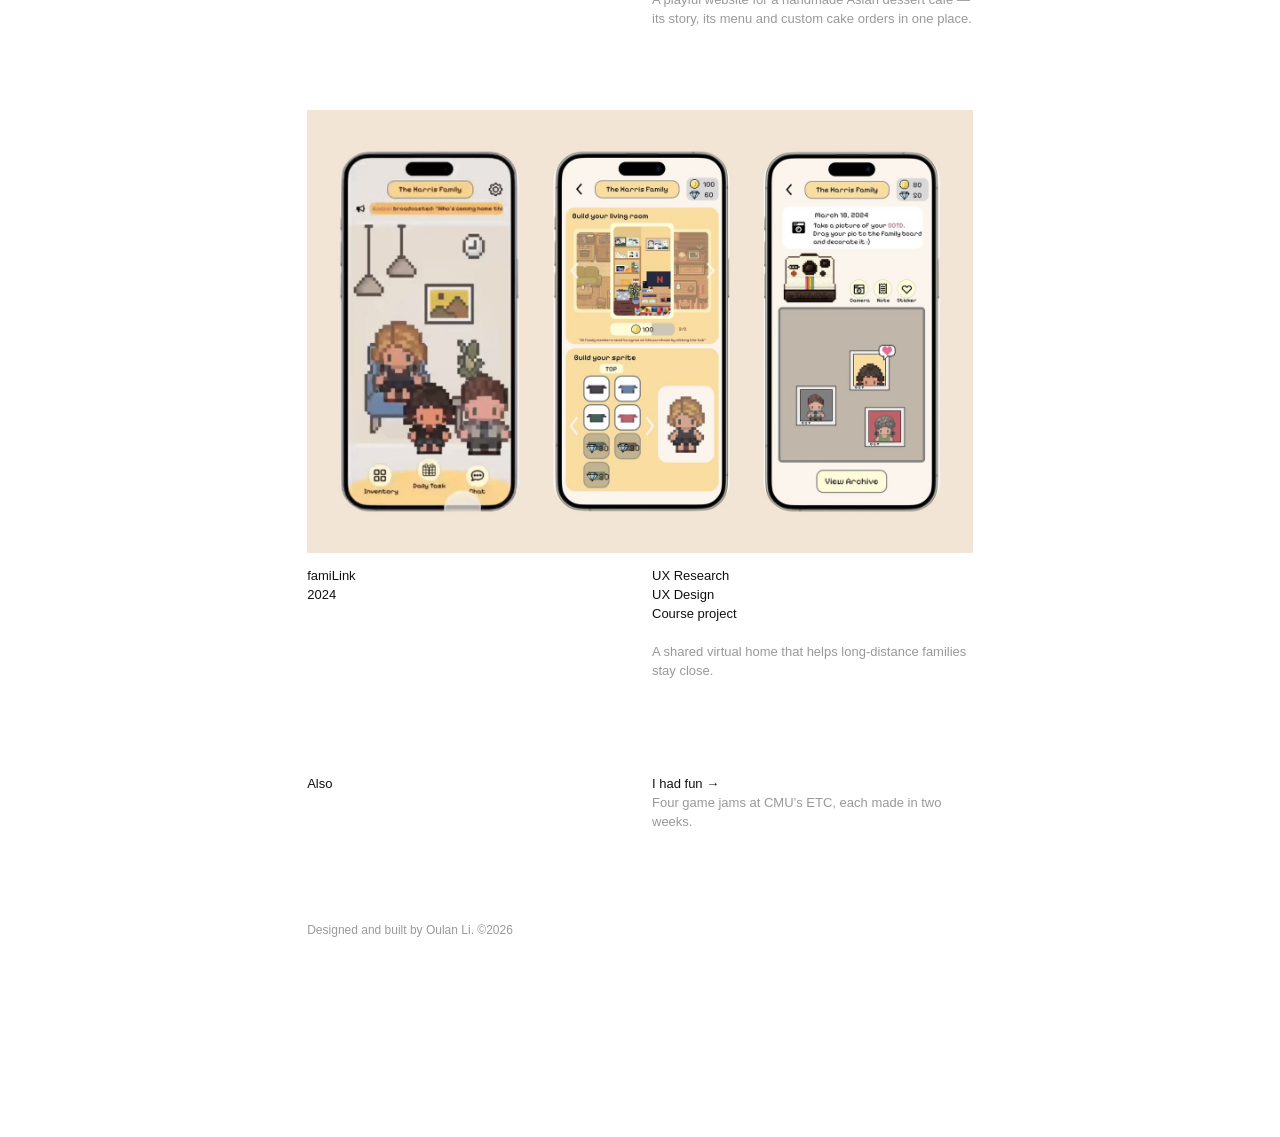
==== commit 67ec110b: "Hero: show each photo whole at its own ratio, centered, with a blurred fill Co-Authored-By: Claude O" ====
--- a/index.html
+++ b/index.html
@@ -17,7 +17,7 @@
   <a class="ui ui-tl" href="index.html">Oulan Li</a>
   <button class="ui ui-tc" id="theme-toggle" type="button" aria-label="Toggle dark mode">Dark</button>
   <a class="ui ui-tr" href="about.html">About</a>
-  <a class="ui ui-bl" href="mailto:oulanl@andrew.cmu.edu">Email</a>
+  <a class="ui ui-bl email" href="mailto:oulanl@andrew.cmu.edu" data-email="oulanl@andrew.cmu.edu" title="Click to copy">Email</a>
   <a class="ui ui-br" href="https://www.linkedin.com/in/oulan-li-69a9032a8" target="_blank" rel="noopener">LinkedIn ↗</a>
 
   <!-- The visitor log: a quiet note that notices how you move through the page. Nothing is stored or sent. -->
@@ -27,9 +27,9 @@
     <!-- Hero: replace .hero-media contents with a looping B&W <video> or <img>. -->
     <section class="hero" aria-label="Intro">
       <div class="hero-media">
-        <img class="season" data-season="spring" src="assets/images/hero-spring.jpg" alt="Cherry blossoms over the water, photographed by Oulan" loading="lazy">
-        <img class="season" data-season="summer" src="assets/images/hero-summer.jpg" alt="Palms and a green lawn in a tropical garden, photographed by Oulan" loading="lazy">
-        <img class="season is-on" data-season="fall" src="assets/images/hero-fall.jpg" alt="A path under autumn trees, red and yellow leaves on the grass, photographed by Oulan">
+        <div class="season" data-season="spring" ><span class="bg" style="background-image:url('assets/images/hero-spring.jpg')"></span><img src="assets/images/hero-spring.jpg" alt="Cherry blossoms over the water, photographed by Oulan" loading="lazy"></div>
+        <div class="season" data-season="summer" ><span class="bg" style="background-image:url('assets/images/hero-summer.jpg')"></span><img src="assets/images/hero-summer.jpg" alt="Palms and a green lawn in a tropical garden, photographed by Oulan" loading="lazy"></div>
+        <div class="season is-on" data-season="fall" ><span class="bg" style="background-image:url('assets/images/hero-fall.jpg')"></span><img src="assets/images/hero-fall.jpg" alt="A path under autumn trees, red and yellow leaves on the grass, photographed by Oulan"></div>
       </div>
       <p class="hero-note" aria-label="Photos by me, one per season">
         <button type="button" data-season="spring">Spring</button><span>·</span><button type="button" data-season="summer">Summer</button><span>·</span><button type="button" data-season="fall" class="is-on" aria-pressed="true">Fall</button> 2026 <span class="by">· Photo by me</span>
--- a/assets/home.css
+++ b/assets/home.css
@@ -521,3 +521,7 @@
 .hero-rule { display: block; width: 72px; height: 1px; background: rgba(255,255,255,.75); margin: 4px 0; }
 .foot { padding-top: 4vh; }
 .foot .small { margin-top: 0; }
+/* Show each photo whole, at its own ratio; a soft blur of the same photo fills the rest */
+.hero-media .season { overflow: hidden; background: #111; }
+.hero-media .season .bg { position: absolute; inset: -40px; background-position: center; background-size: cover; filter: blur(28px) brightness(.62); }
+.hero-media .season img { position: relative; width: 100%; height: 100%; object-fit: contain; object-position: 50% 50%; }
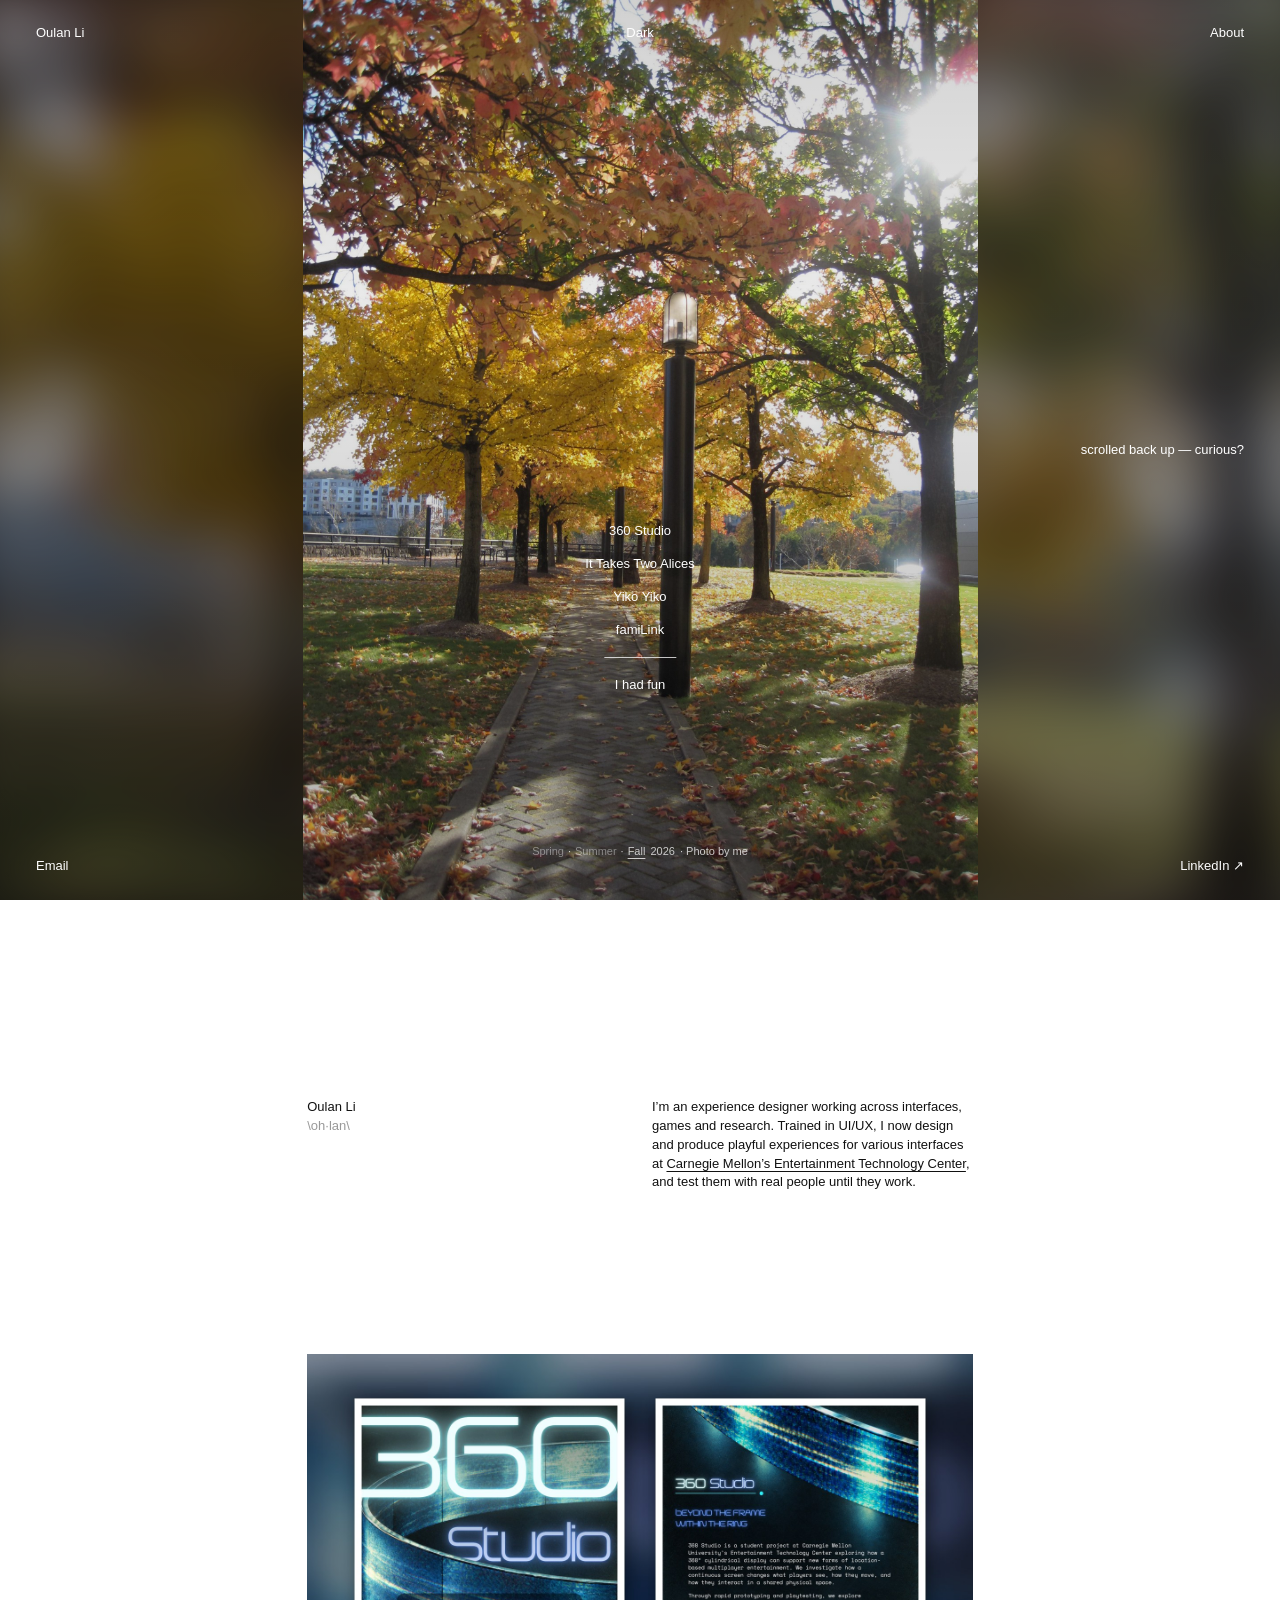
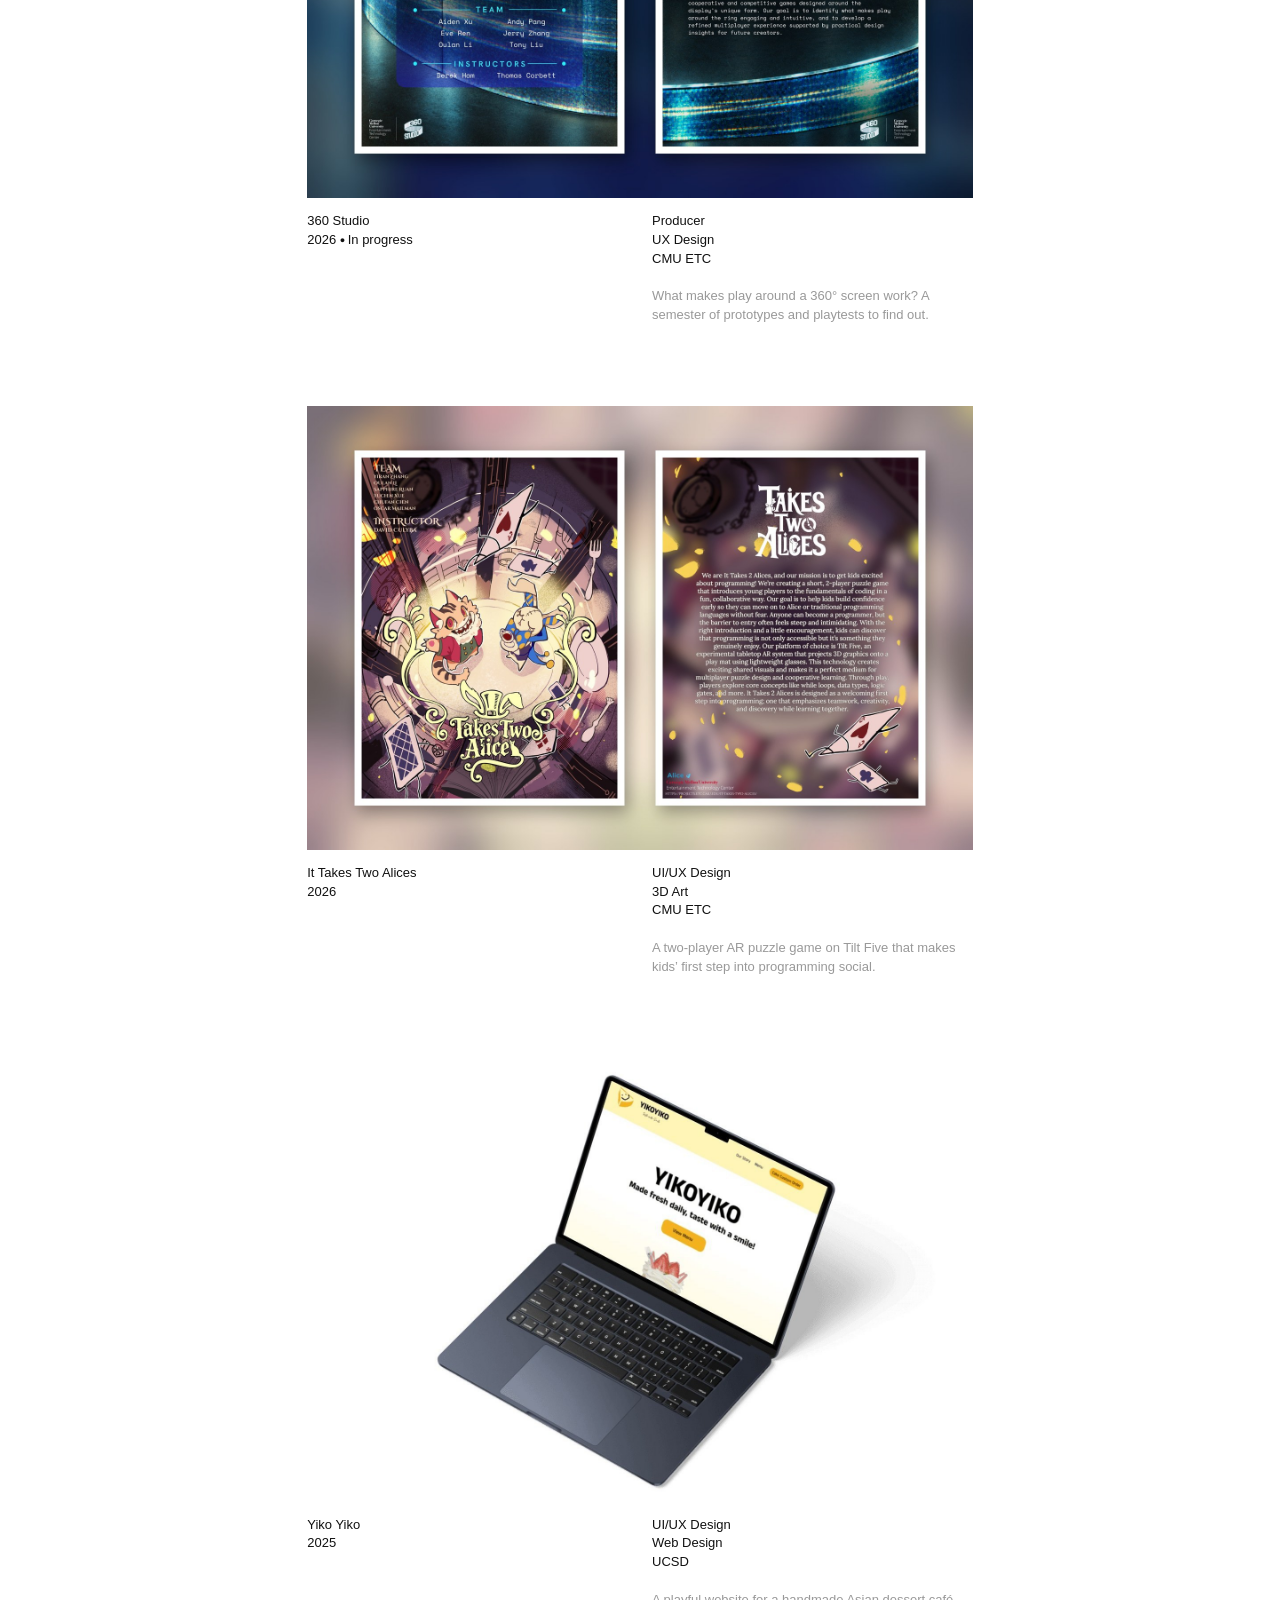
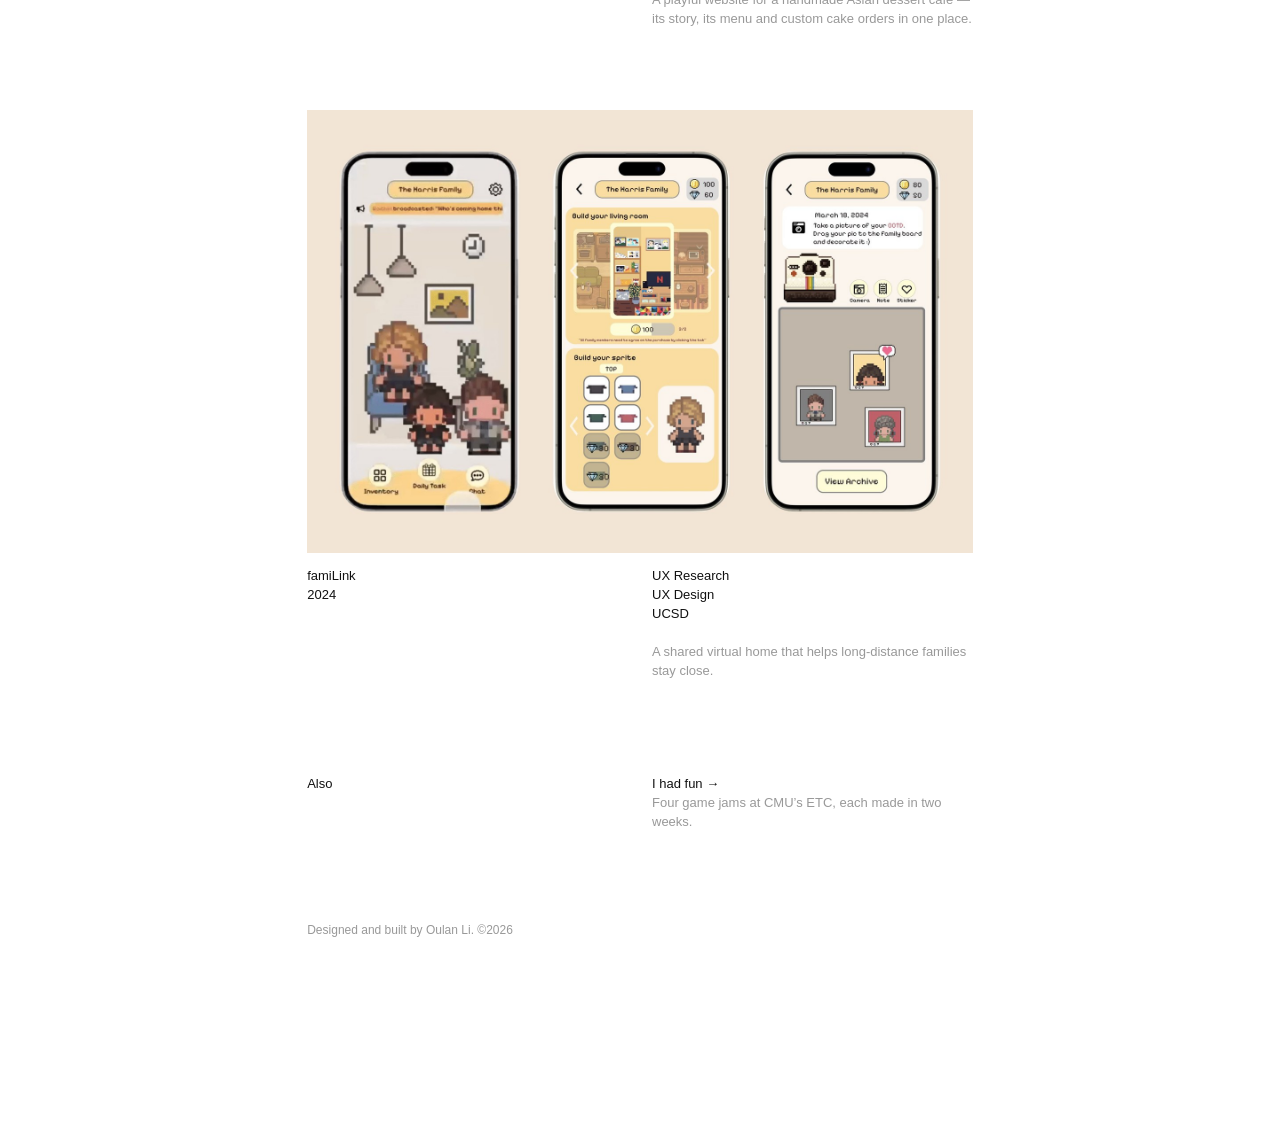
==== commit bfead7cc: "Homepage: Yiko Yiko and famiLink labeled UCSD Co-Authored-By: Claude Opus 5.5 <noreply@anthropic.com" ====
--- a/index.html
+++ b/index.html
@@ -77,7 +77,7 @@
         <div class="meta">
           <p><a href="work/yiko-yiko.html">Yiko Yiko</a><br>2025</p>
           <div>
-            <p>UI/UX Design<br>Web Design<br>Client project</p>
+            <p>UI/UX Design<br>Web Design<br>UCSD</p>
             <p class="desc">A playful website for a handmade Asian dessert café — its story, its menu and custom cake orders in one place.</p>
           </div>
         </div>
@@ -88,7 +88,7 @@
         <div class="meta">
           <p><a href="work/familink.html">famiLink</a><br>2024</p>
           <div>
-            <p>UX Research<br>UX Design<br>Course project</p>
+            <p>UX Research<br>UX Design<br>UCSD</p>
             <p class="desc">A shared virtual home that helps long-distance families stay close.</p>
           </div>
         </div>
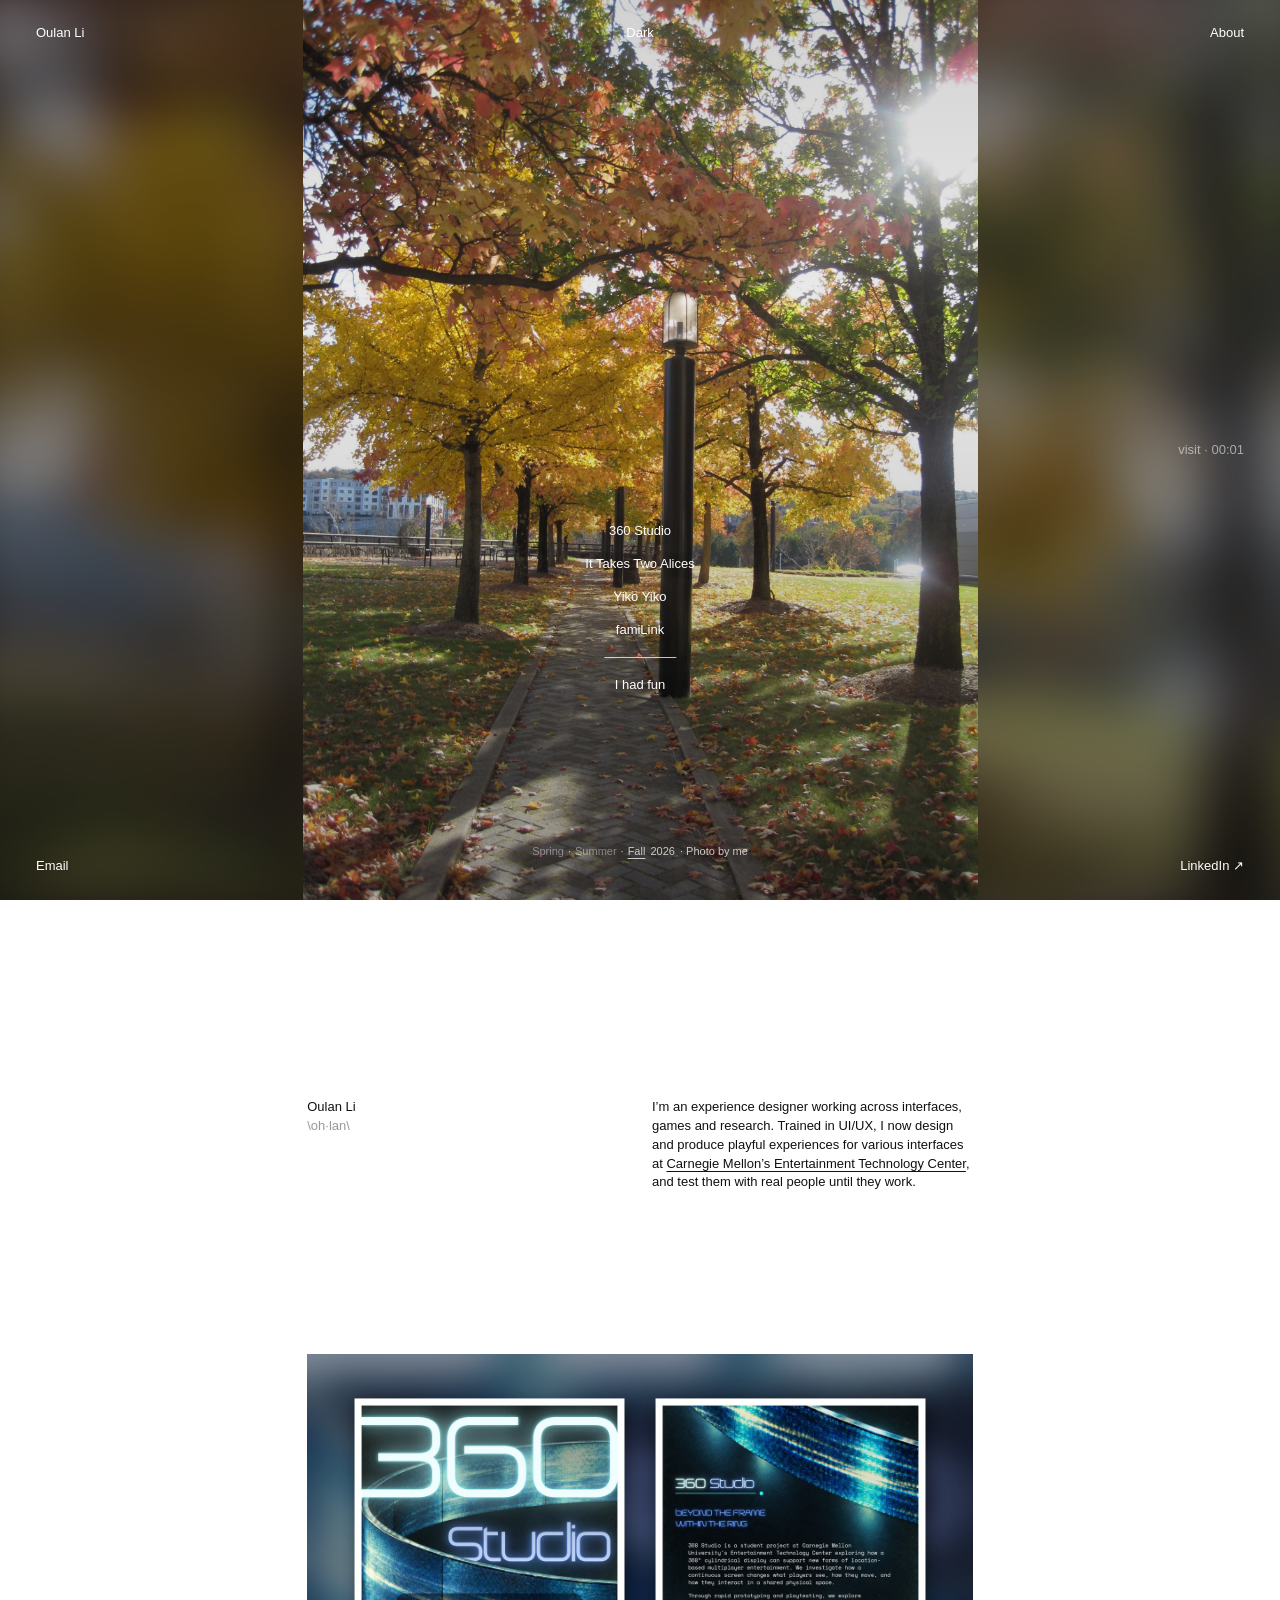
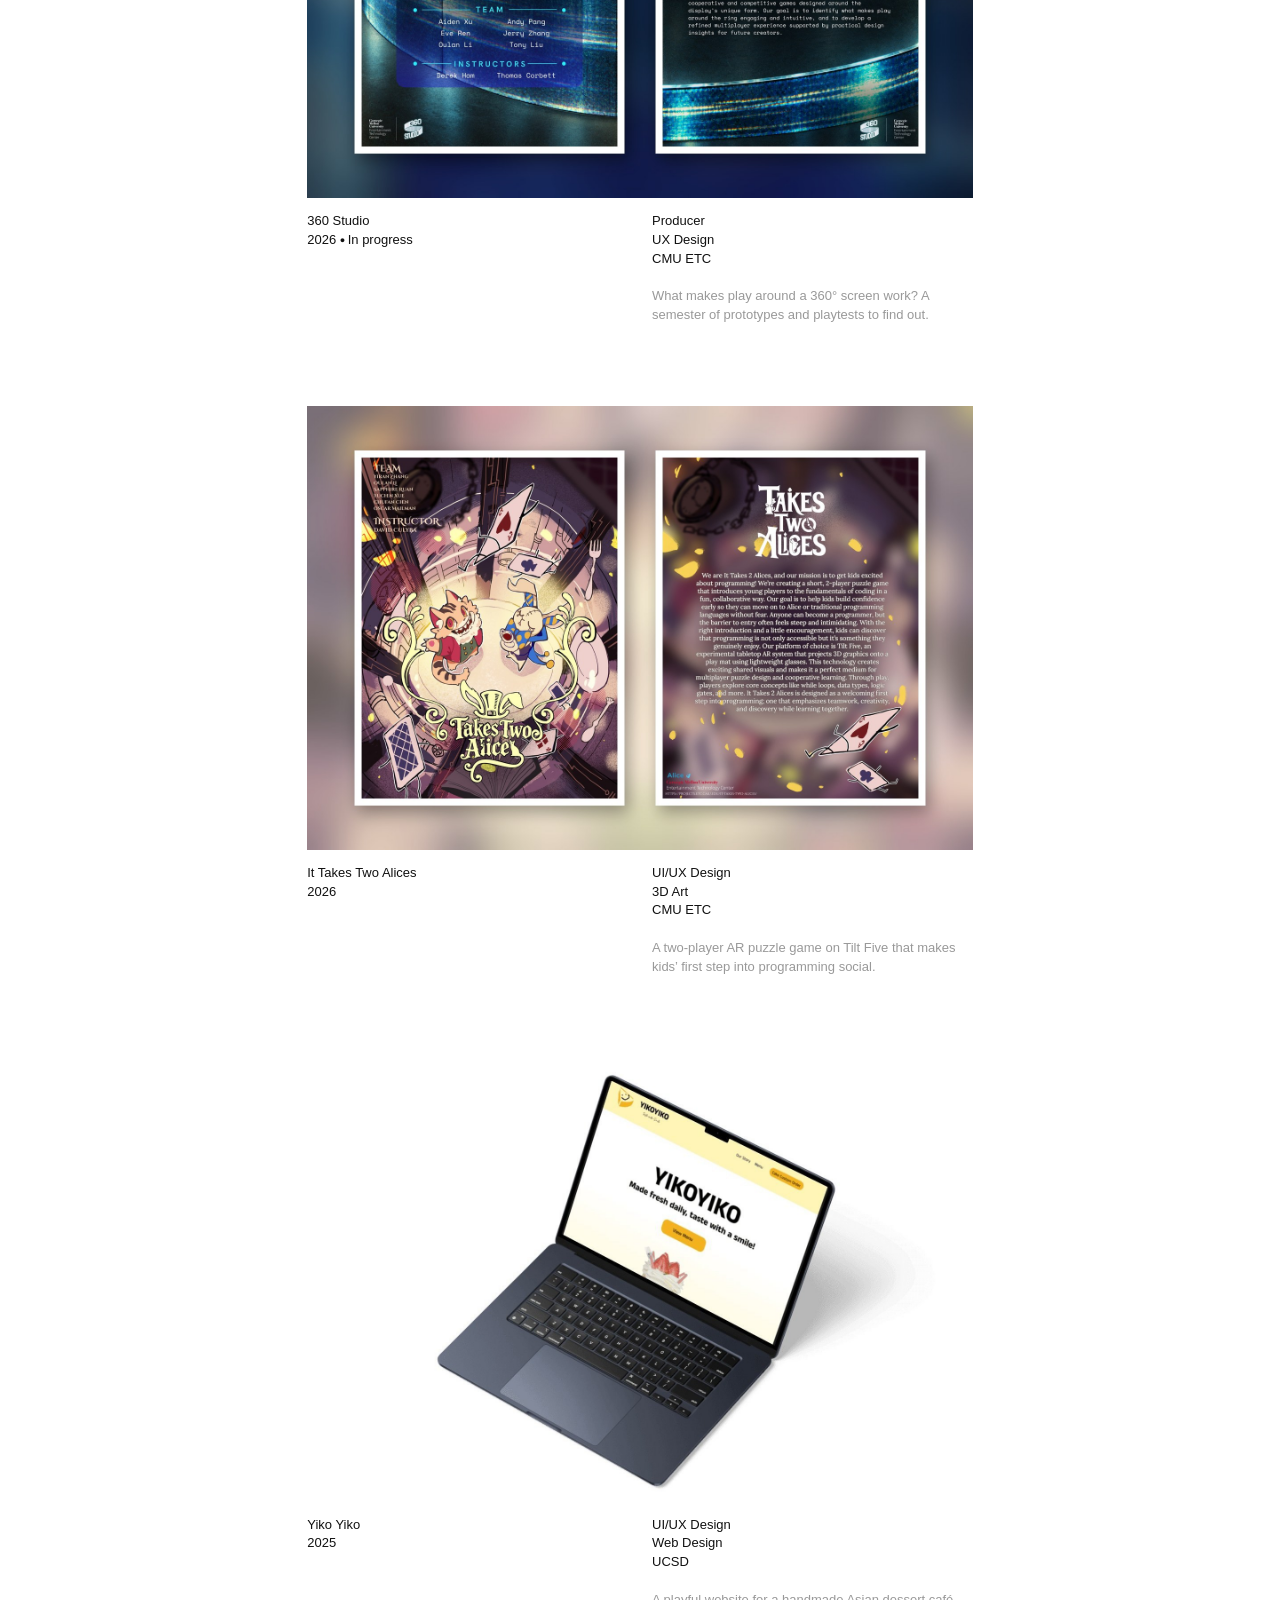
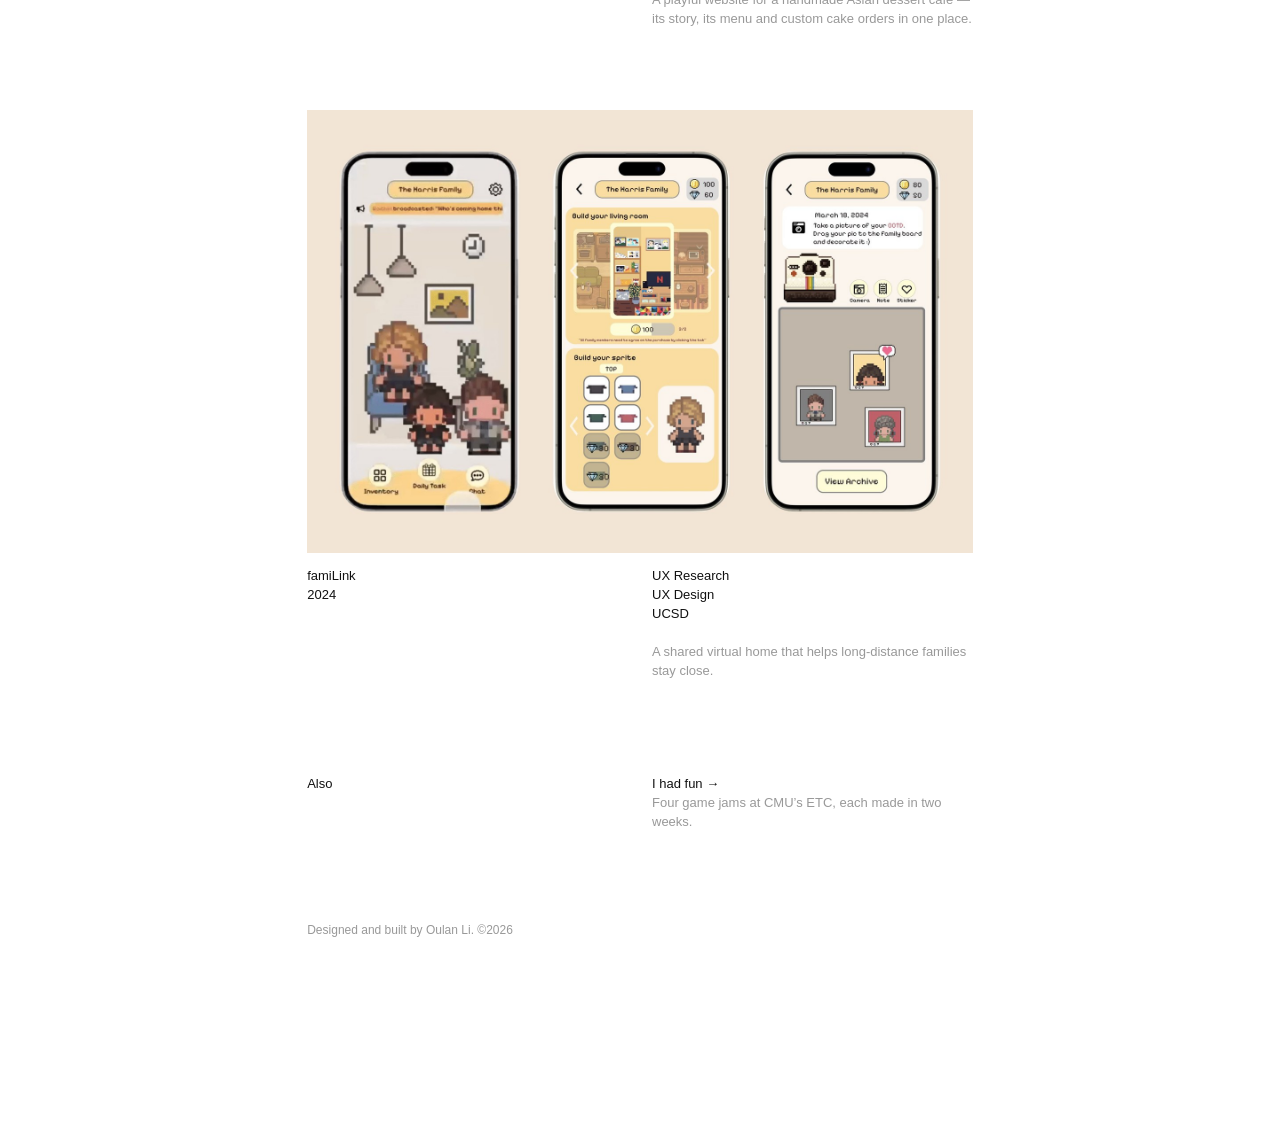
==== commit 74e3d995: "Bust browser cache for CSS and JS Co-Authored-By: Claude Opus 5.5 <noreply@anthropic.com> Claude-Ses" ====
--- a/index.html
+++ b/index.html
@@ -5,7 +5,7 @@
 <meta name="viewport" content="width=device-width, initial-scale=1">
 <title>Oulan Li — Experience Designer</title>
 <meta name="description" content="Oulan Li is an experience designer working across interfaces, games and research.">
-<link rel="stylesheet" href="assets/home.css">
+<link rel="stylesheet" href="assets/home.css?v=20261115">
 <script>
   // Apply the saved theme before first paint to avoid a flash.
   try { if (localStorage.getItem('theme') === 'dark') document.documentElement.dataset.theme = 'dark'; } catch (e) {}
@@ -107,6 +107,6 @@
     </div>
   </main>
 
-<script src="assets/home.js"></script>
+<script src="assets/home.js?v=20261115"></script>
 </body>
 </html>
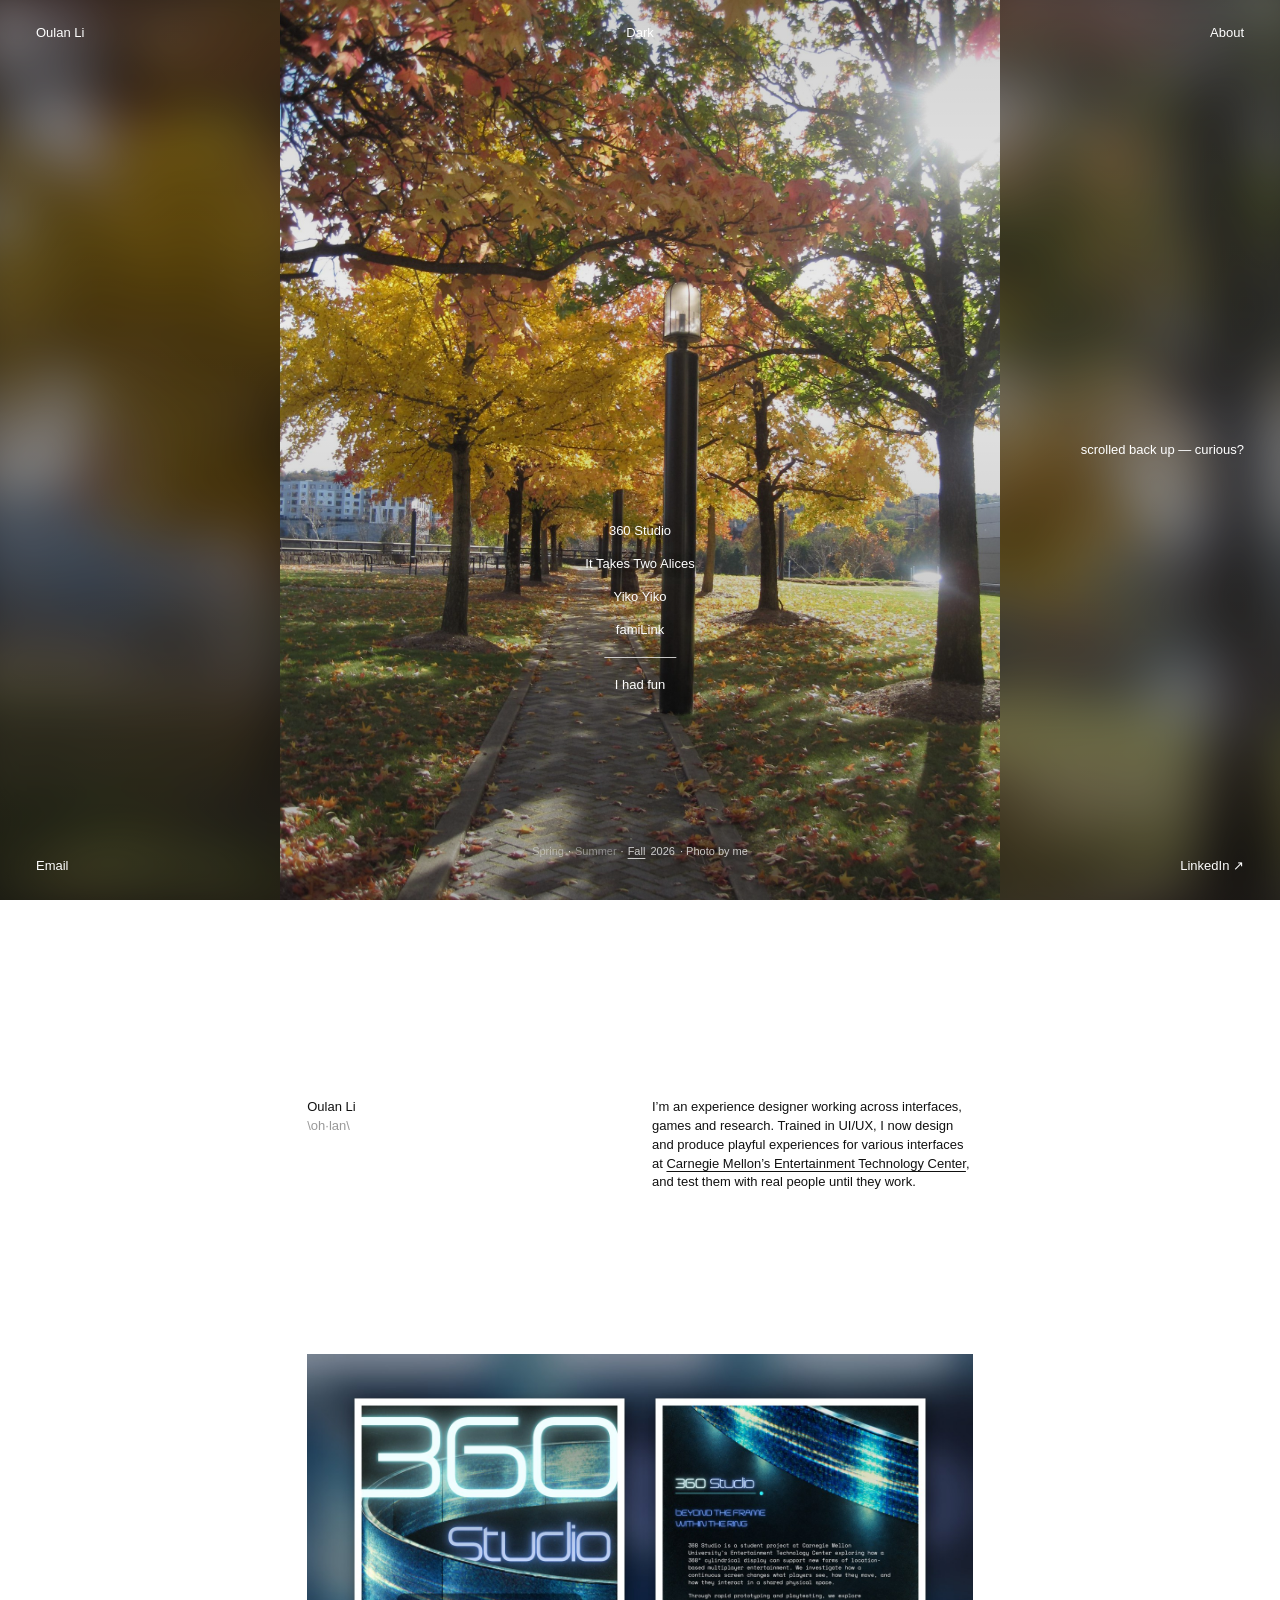
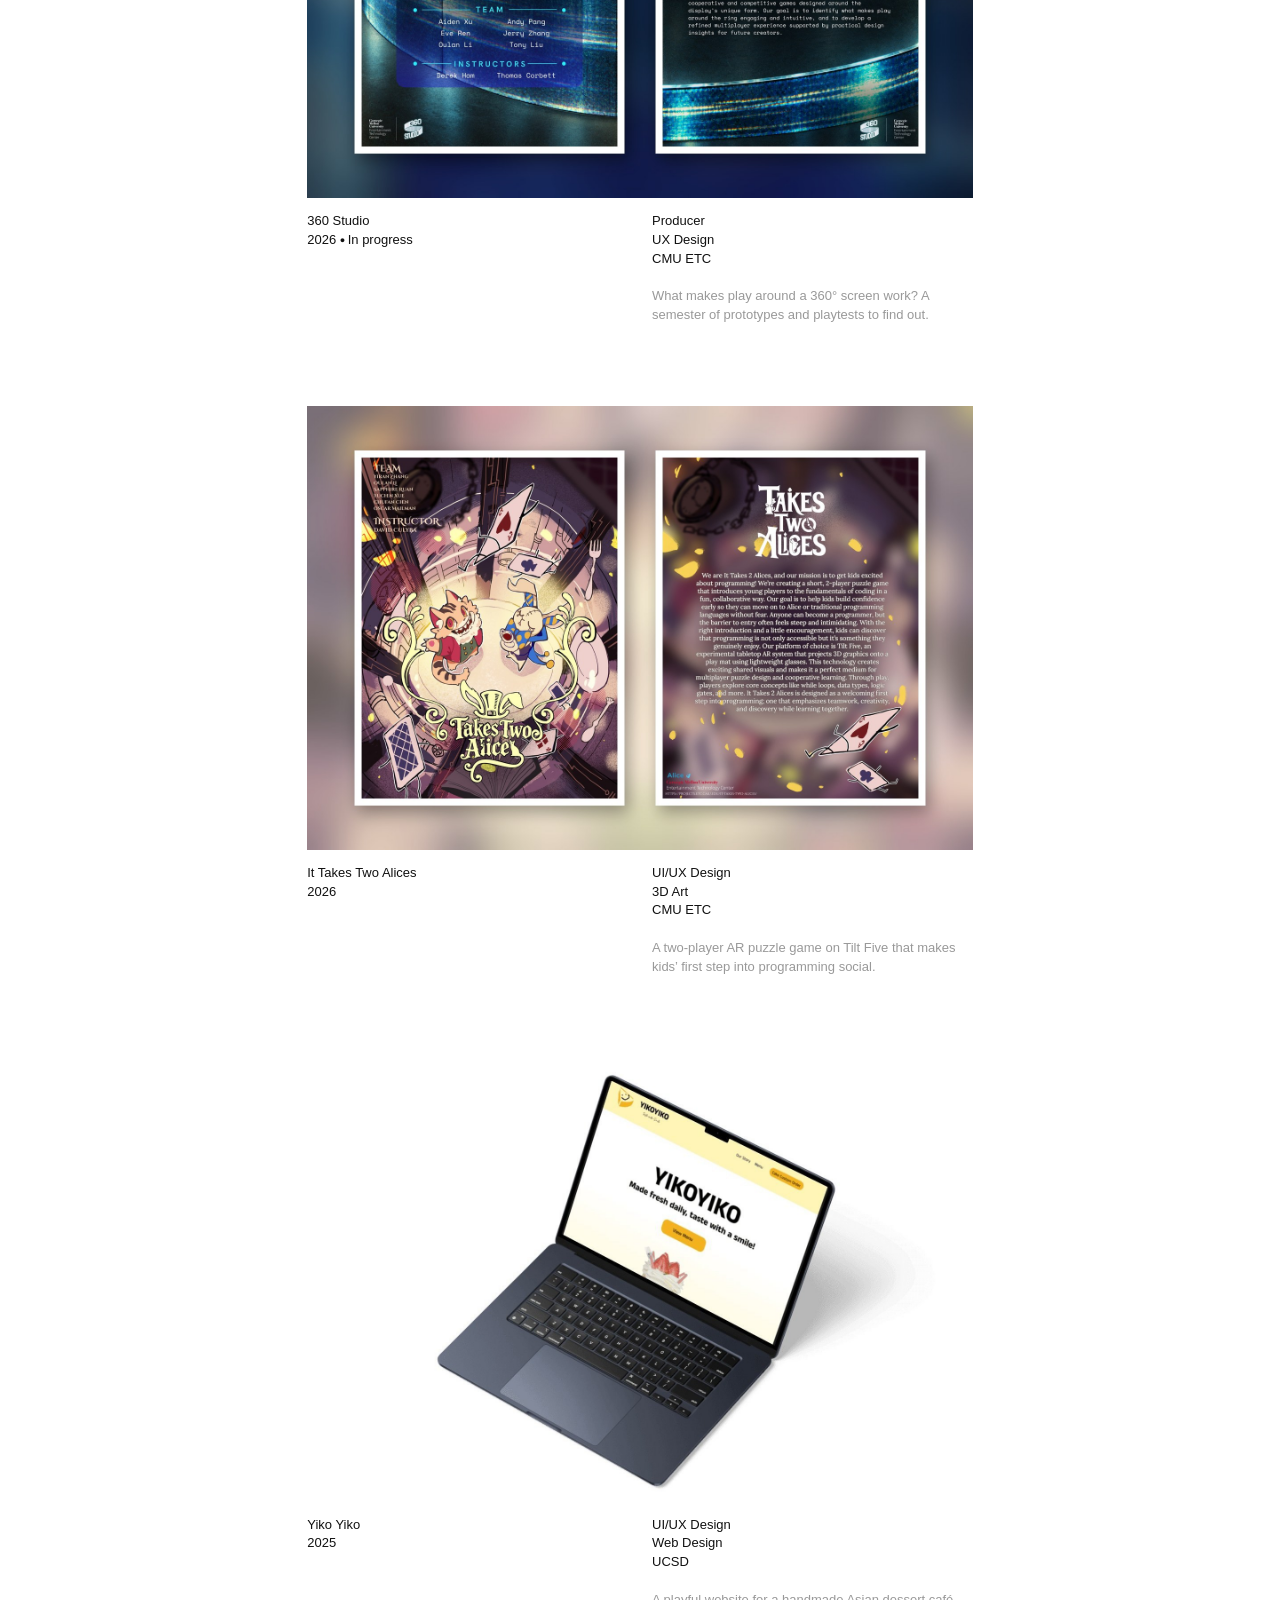
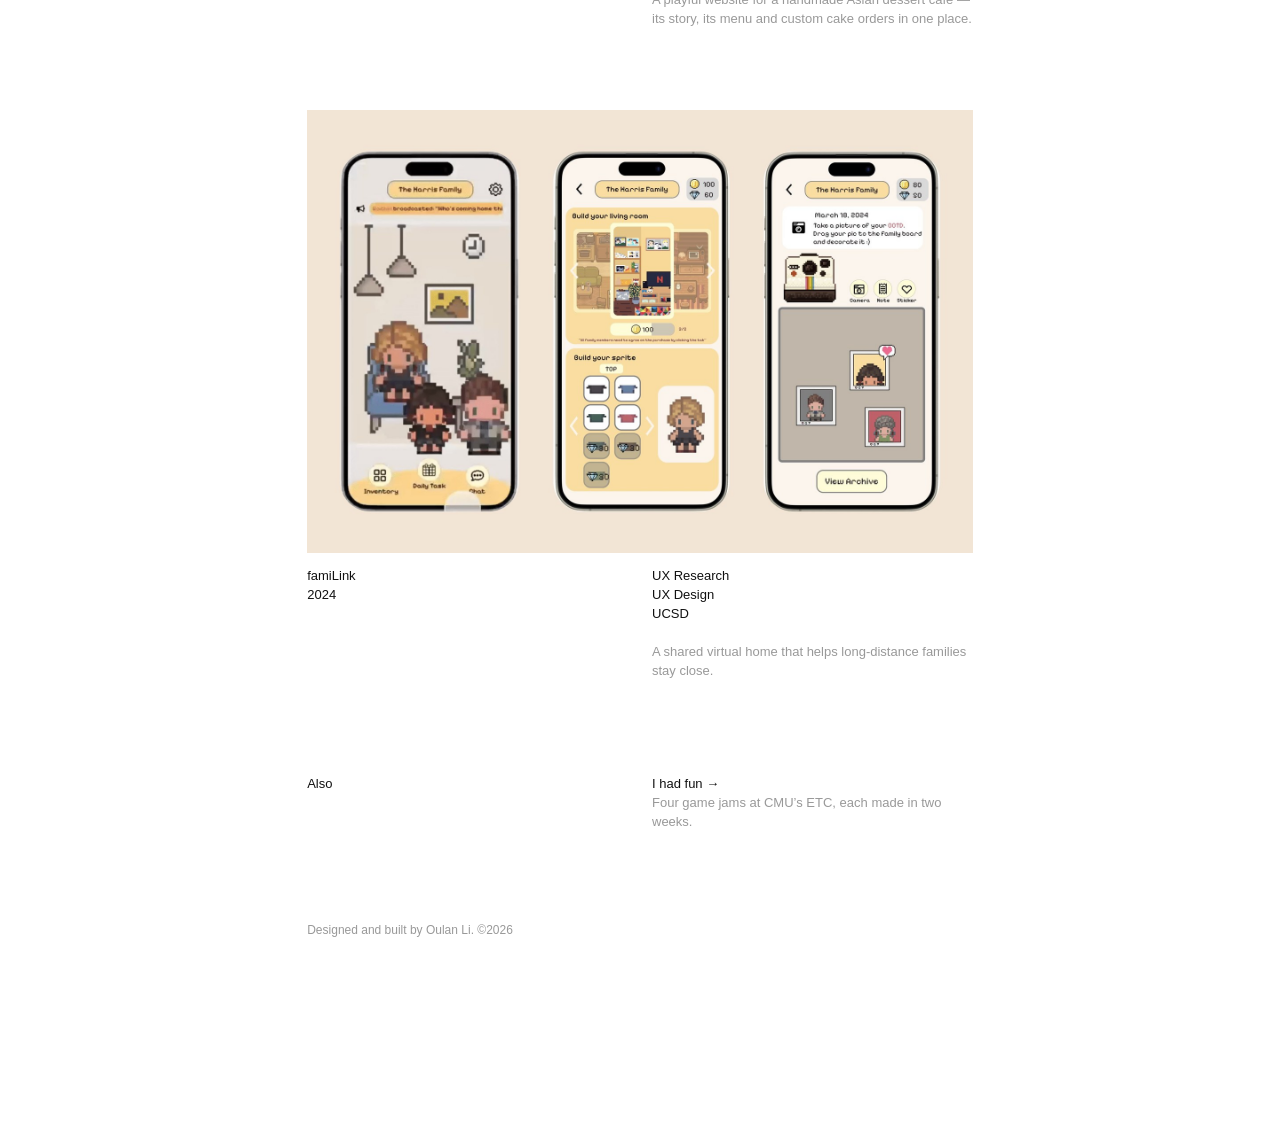
==== commit 602a654b: "Hero photos: crop to 4:5 Co-Authored-By: Claude Opus 5.5 <noreply@anthropic.com> Claude-Session: htt" ====
--- a/index.html
+++ b/index.html
@@ -5,7 +5,7 @@
 <meta name="viewport" content="width=device-width, initial-scale=1">
 <title>Oulan Li — Experience Designer</title>
 <meta name="description" content="Oulan Li is an experience designer working across interfaces, games and research.">
-<link rel="stylesheet" href="assets/home.css?v=20261115">
+<link rel="stylesheet" href="assets/home.css?v=20261115b">
 <script>
   // Apply the saved theme before first paint to avoid a flash.
   try { if (localStorage.getItem('theme') === 'dark') document.documentElement.dataset.theme = 'dark'; } catch (e) {}
@@ -27,9 +27,9 @@
     <!-- Hero: replace .hero-media contents with a looping B&W <video> or <img>. -->
     <section class="hero" aria-label="Intro">
       <div class="hero-media">
-        <div class="season" data-season="spring" ><span class="bg" style="background-image:url('assets/images/hero-spring.jpg')"></span><img src="assets/images/hero-spring.jpg" alt="Cherry blossoms over the water, photographed by Oulan" loading="lazy"></div>
-        <div class="season" data-season="summer" ><span class="bg" style="background-image:url('assets/images/hero-summer.jpg')"></span><img src="assets/images/hero-summer.jpg" alt="Palms and a green lawn in a tropical garden, photographed by Oulan" loading="lazy"></div>
-        <div class="season is-on" data-season="fall" ><span class="bg" style="background-image:url('assets/images/hero-fall.jpg')"></span><img src="assets/images/hero-fall.jpg" alt="A path under autumn trees, red and yellow leaves on the grass, photographed by Oulan"></div>
+        <div class="season" data-season="spring" ><span class="bg" style="background-image:url('assets/images/hero-spring.jpg?v=2')"></span><img src="assets/images/hero-spring.jpg?v=2" alt="Cherry blossoms over the water, photographed by Oulan" loading="lazy"></div>
+        <div class="season" data-season="summer" ><span class="bg" style="background-image:url('assets/images/hero-summer.jpg?v=2')"></span><img src="assets/images/hero-summer.jpg?v=2" alt="Palms and a green lawn in a tropical garden, photographed by Oulan" loading="lazy"></div>
+        <div class="season is-on" data-season="fall" ><span class="bg" style="background-image:url('assets/images/hero-fall.jpg?v=2')"></span><img src="assets/images/hero-fall.jpg?v=2" alt="A path under autumn trees, red and yellow leaves on the grass, photographed by Oulan"></div>
       </div>
       <p class="hero-note" aria-label="Photos by me, one per season">
         <button type="button" data-season="spring">Spring</button><span>·</span><button type="button" data-season="summer">Summer</button><span>·</span><button type="button" data-season="fall" class="is-on" aria-pressed="true">Fall</button> 2026 <span class="by">· Photo by me</span>
@@ -107,6 +107,6 @@
     </div>
   </main>
 
-<script src="assets/home.js?v=20261115"></script>
+<script src="assets/home.js?v=20261115b"></script>
 </body>
 </html>
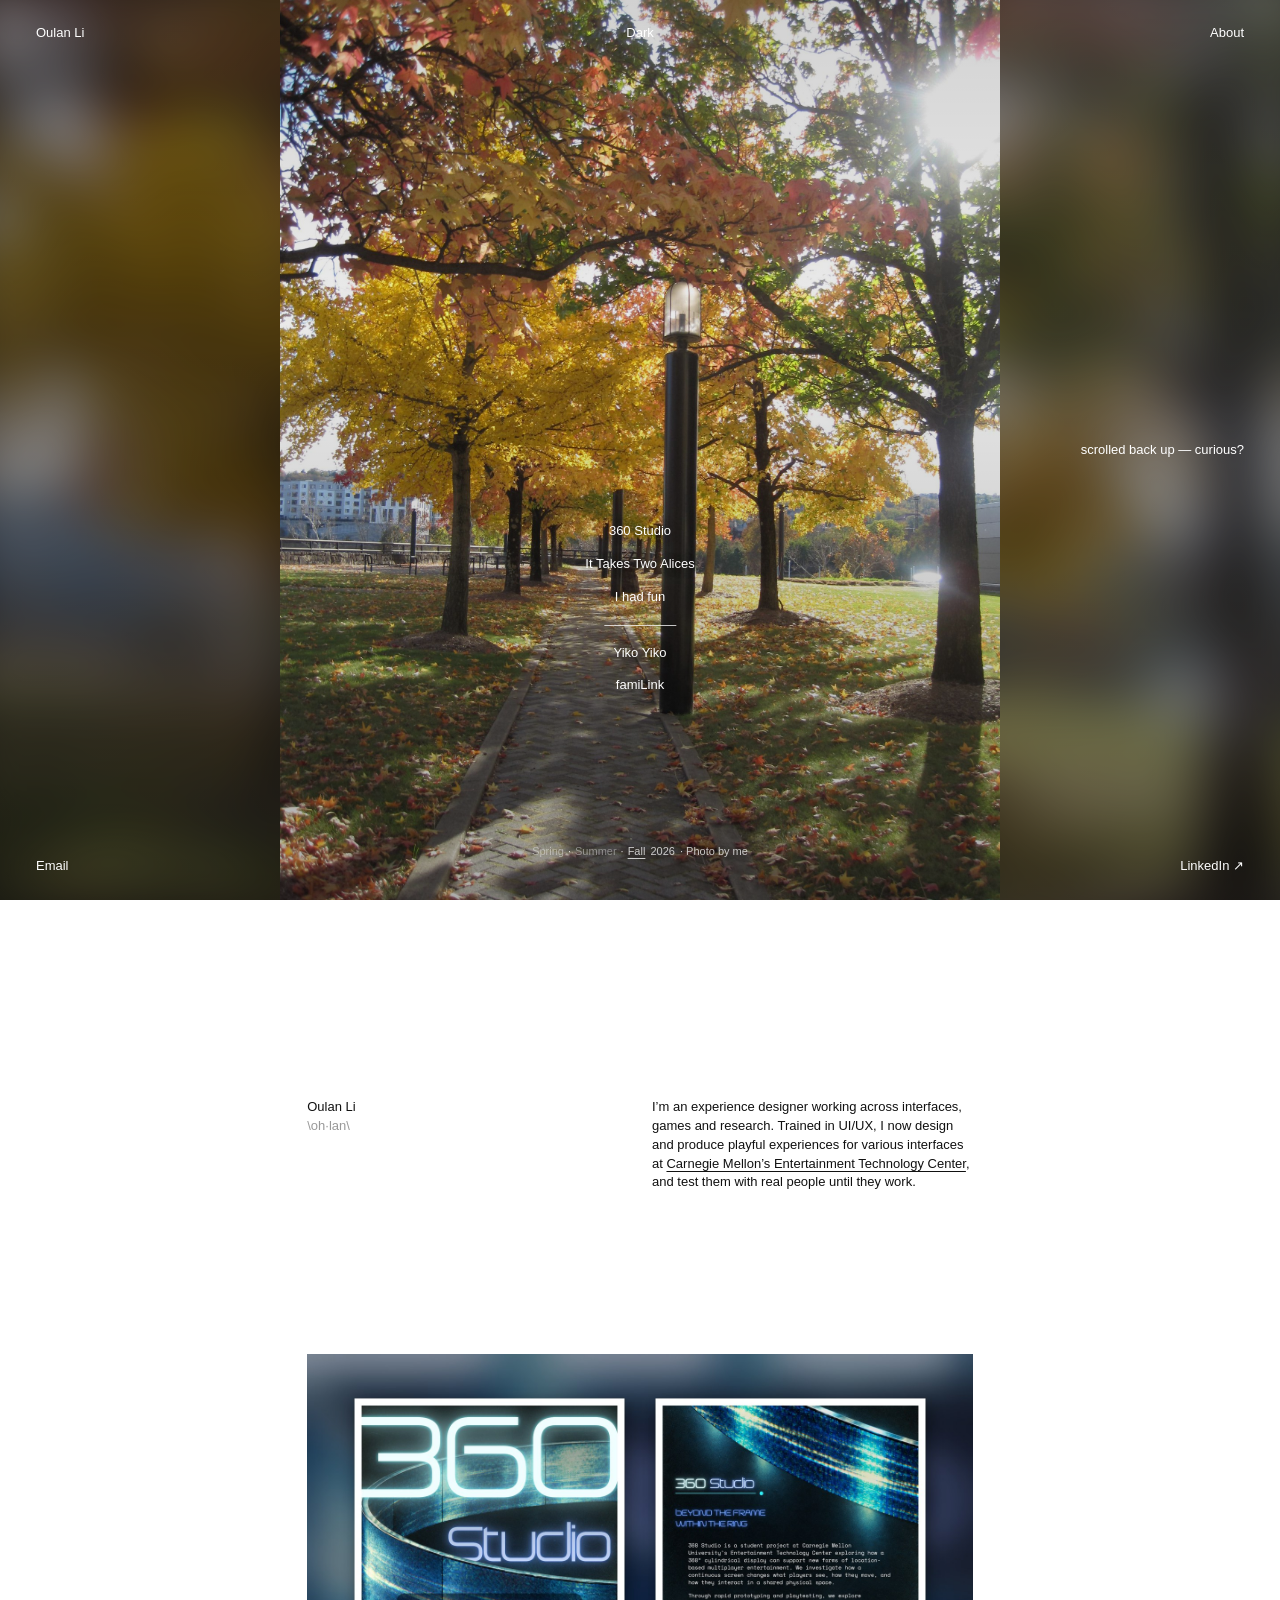
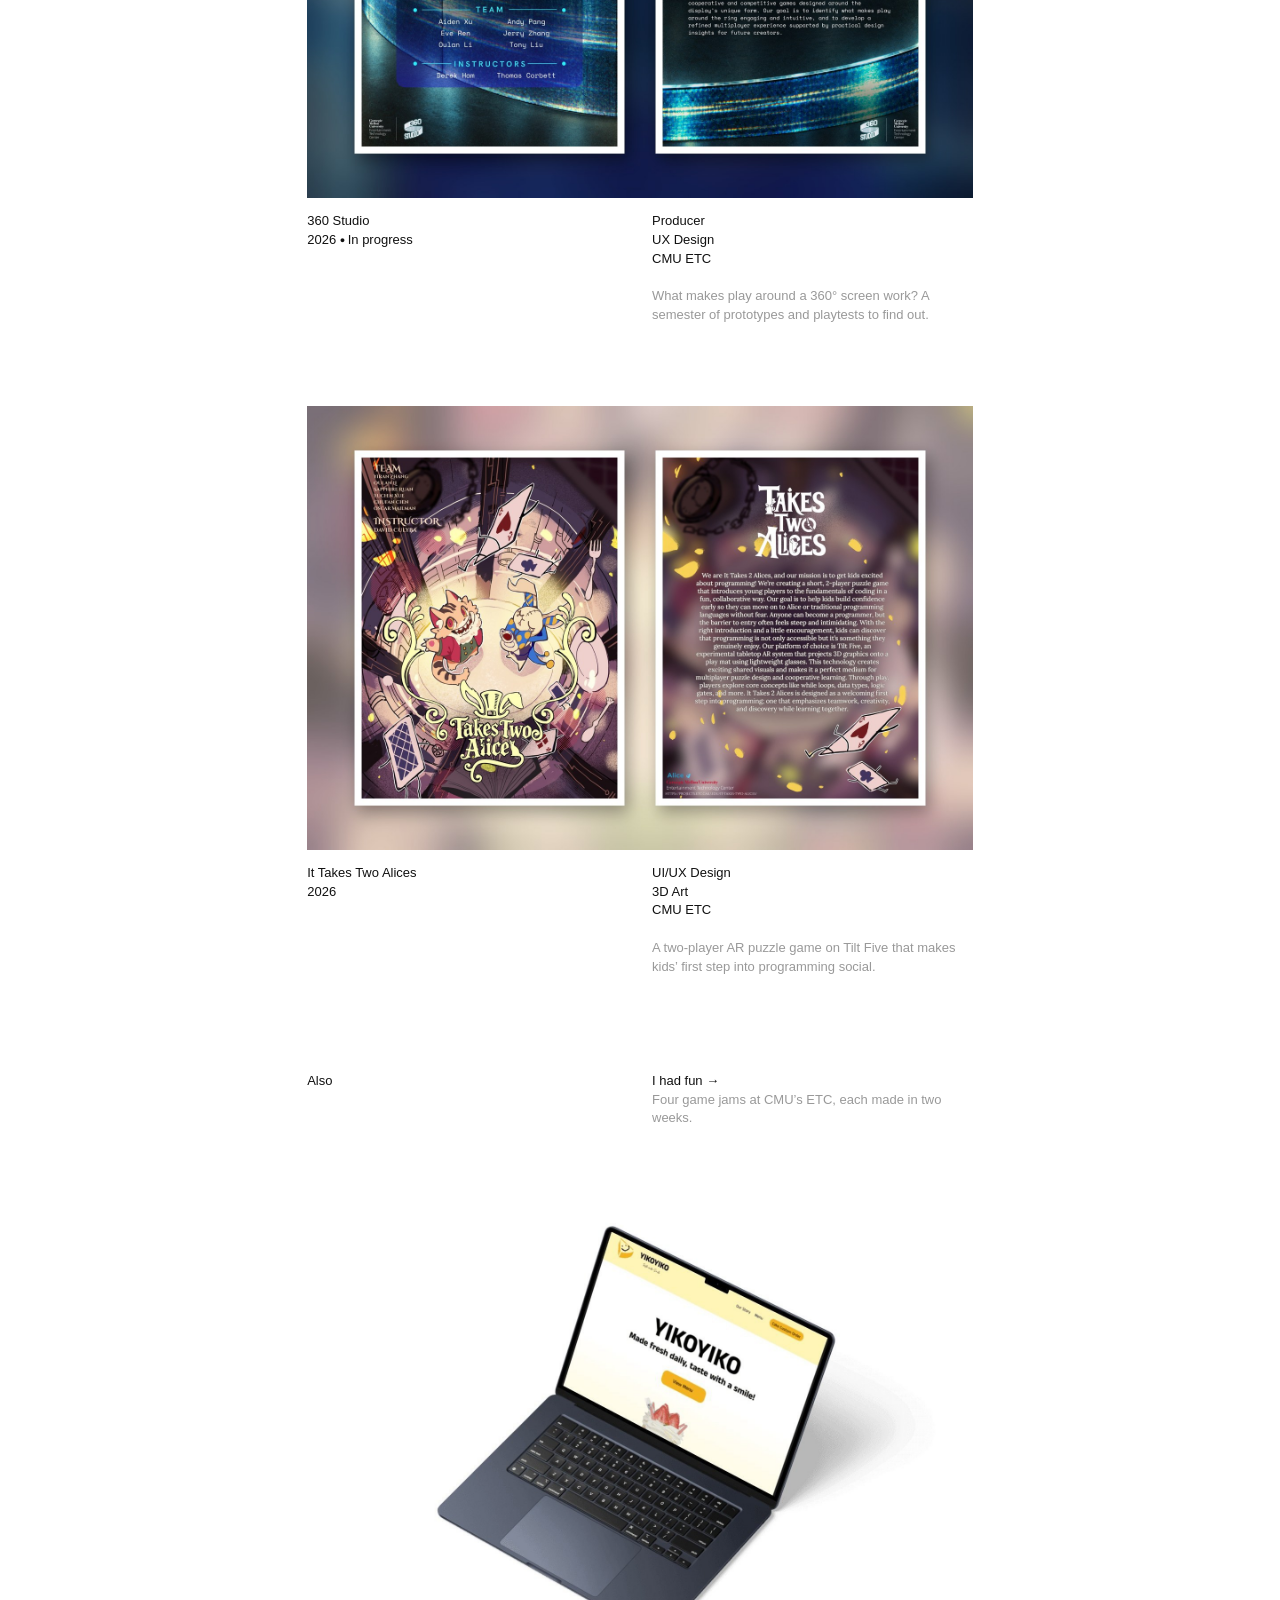
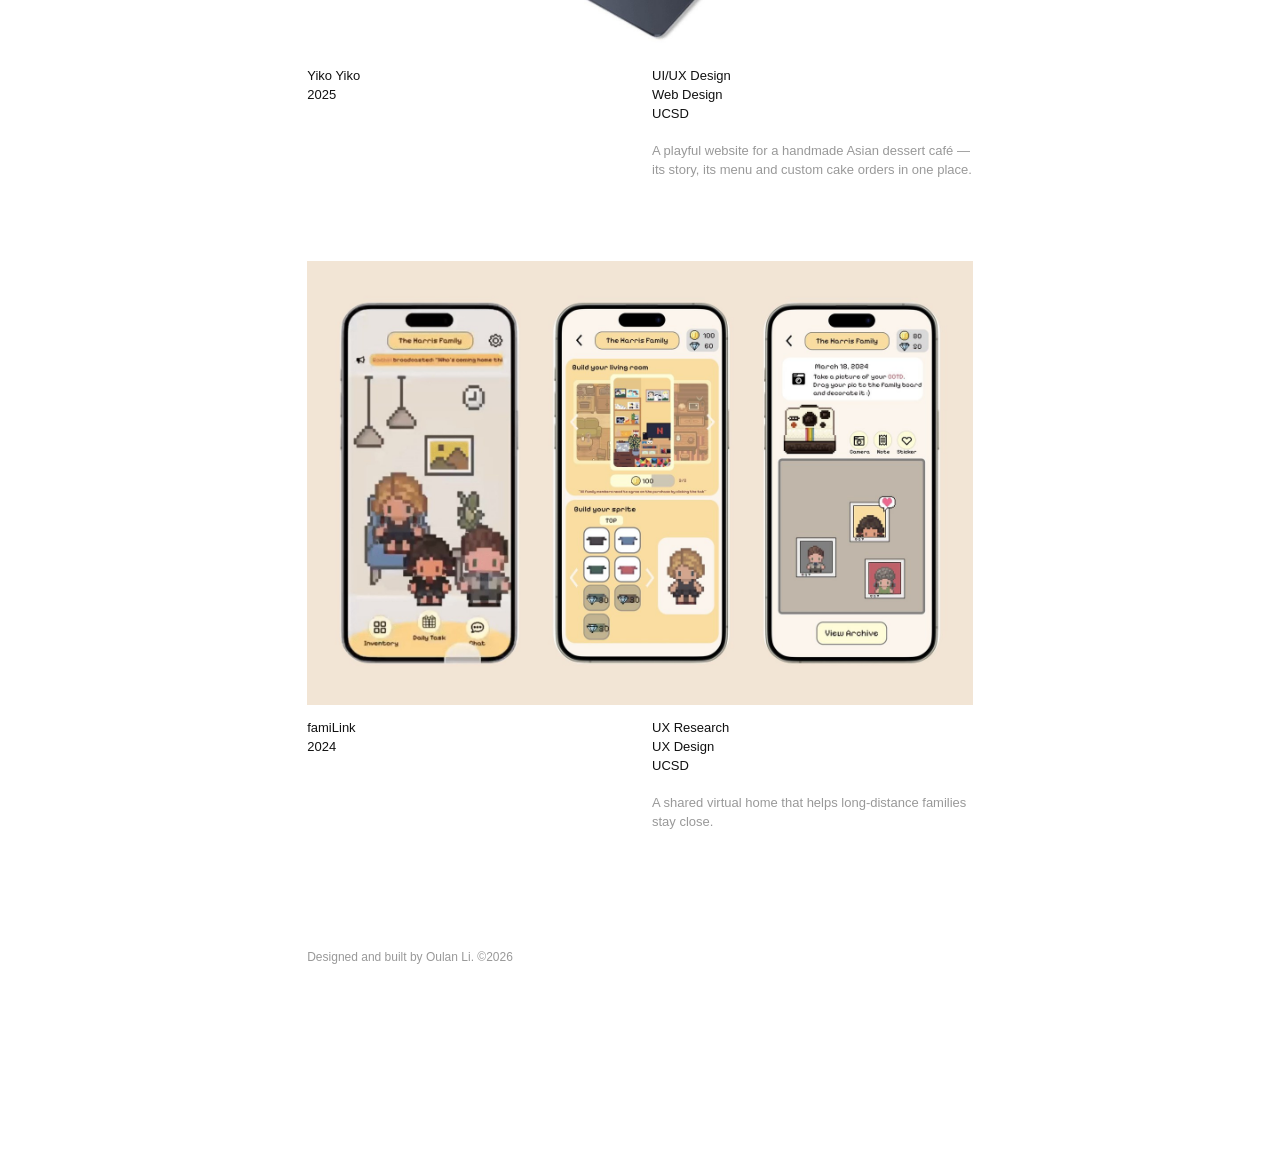
==== commit 838c582e: "Homepage: timeline order, CMU work then UCSD Co-Authored-By: Claude Opus 5.5 <noreply@anthropic.com>" ====
--- a/index.html
+++ b/index.html
@@ -5,7 +5,7 @@
 <meta name="viewport" content="width=device-width, initial-scale=1">
 <title>Oulan Li — Experience Designer</title>
 <meta name="description" content="Oulan Li is an experience designer working across interfaces, games and research.">
-<link rel="stylesheet" href="assets/home.css?v=20261115b">
+<link rel="stylesheet" href="assets/home.css?v=20261115c">
 <script>
   // Apply the saved theme before first paint to avoid a flash.
   try { if (localStorage.getItem('theme') === 'dark') document.documentElement.dataset.theme = 'dark'; } catch (e) {}
@@ -37,10 +37,10 @@
       <nav class="hero-index" aria-label="Projects">
         <a href="#p1">360 Studio</a>
         <a href="#p2">It Takes Two Alices</a>
+        <a href="#fun">I had fun</a>
+        <span class="hero-rule" aria-hidden="true"></span>
         <a href="#p3">Yiko Yiko</a>
         <a href="#p4">famiLink</a>
-        <span class="hero-rule" aria-hidden="true"></span>
-        <a href="i-had-fun.html">I had fun</a>
       </nav>
     </section>
 
@@ -72,6 +72,13 @@
         </div>
       </article>
 
+      <section class="more" id="fun" aria-label="More">
+        <div class="meta">
+          <p>Also</p>
+          <p><a href="i-had-fun.html">I had fun →</a><br><span class="desc-inline">Four game jams at CMU’s ETC, each made in two weeks.</span></p>
+        </div>
+      </section>
+
       <article class="project" id="p3">
         <a class="slides cover" href="work/yiko-yiko.html"><img src="assets/images/covers/yiko.jpg" alt="The Yiko Yiko website on a laptop"></a>
         <div class="meta">
@@ -94,12 +101,6 @@
         </div>
       </article>
 
-      <section class="more" aria-label="More">
-        <div class="meta">
-          <p>Also</p>
-          <p><a href="i-had-fun.html">I had fun →</a><br><span class="desc-inline">Four game jams at CMU’s ETC, each made in two weeks.</span></p>
-        </div>
-      </section>
 
       <footer class="foot">
         <p class="desc small">Designed and built by Oulan Li. ©2026</p>
@@ -107,6 +108,6 @@
     </div>
   </main>
 
-<script src="assets/home.js?v=20261115b"></script>
+<script src="assets/home.js?v=20261115c"></script>
 </body>
 </html>
--- a/assets/home.css
+++ b/assets/home.css
@@ -158,7 +158,7 @@
 /* ---------- Status + inline notes ---------- */
 .live::before { content: "● "; font-size: 9px; vertical-align: 1px; }
 .desc-inline { color: var(--mute); }
-.more { padding: 0 0 6vh; }
+.more { padding: 0 0 9vh; scroll-margin-top: 80px; }
 
 /* ---------- I had fun ---------- */
 .page-head { display: grid; grid-template-columns: 1fr 1fr; gap: 0 24px; padding: 22vh 0 14vh; }
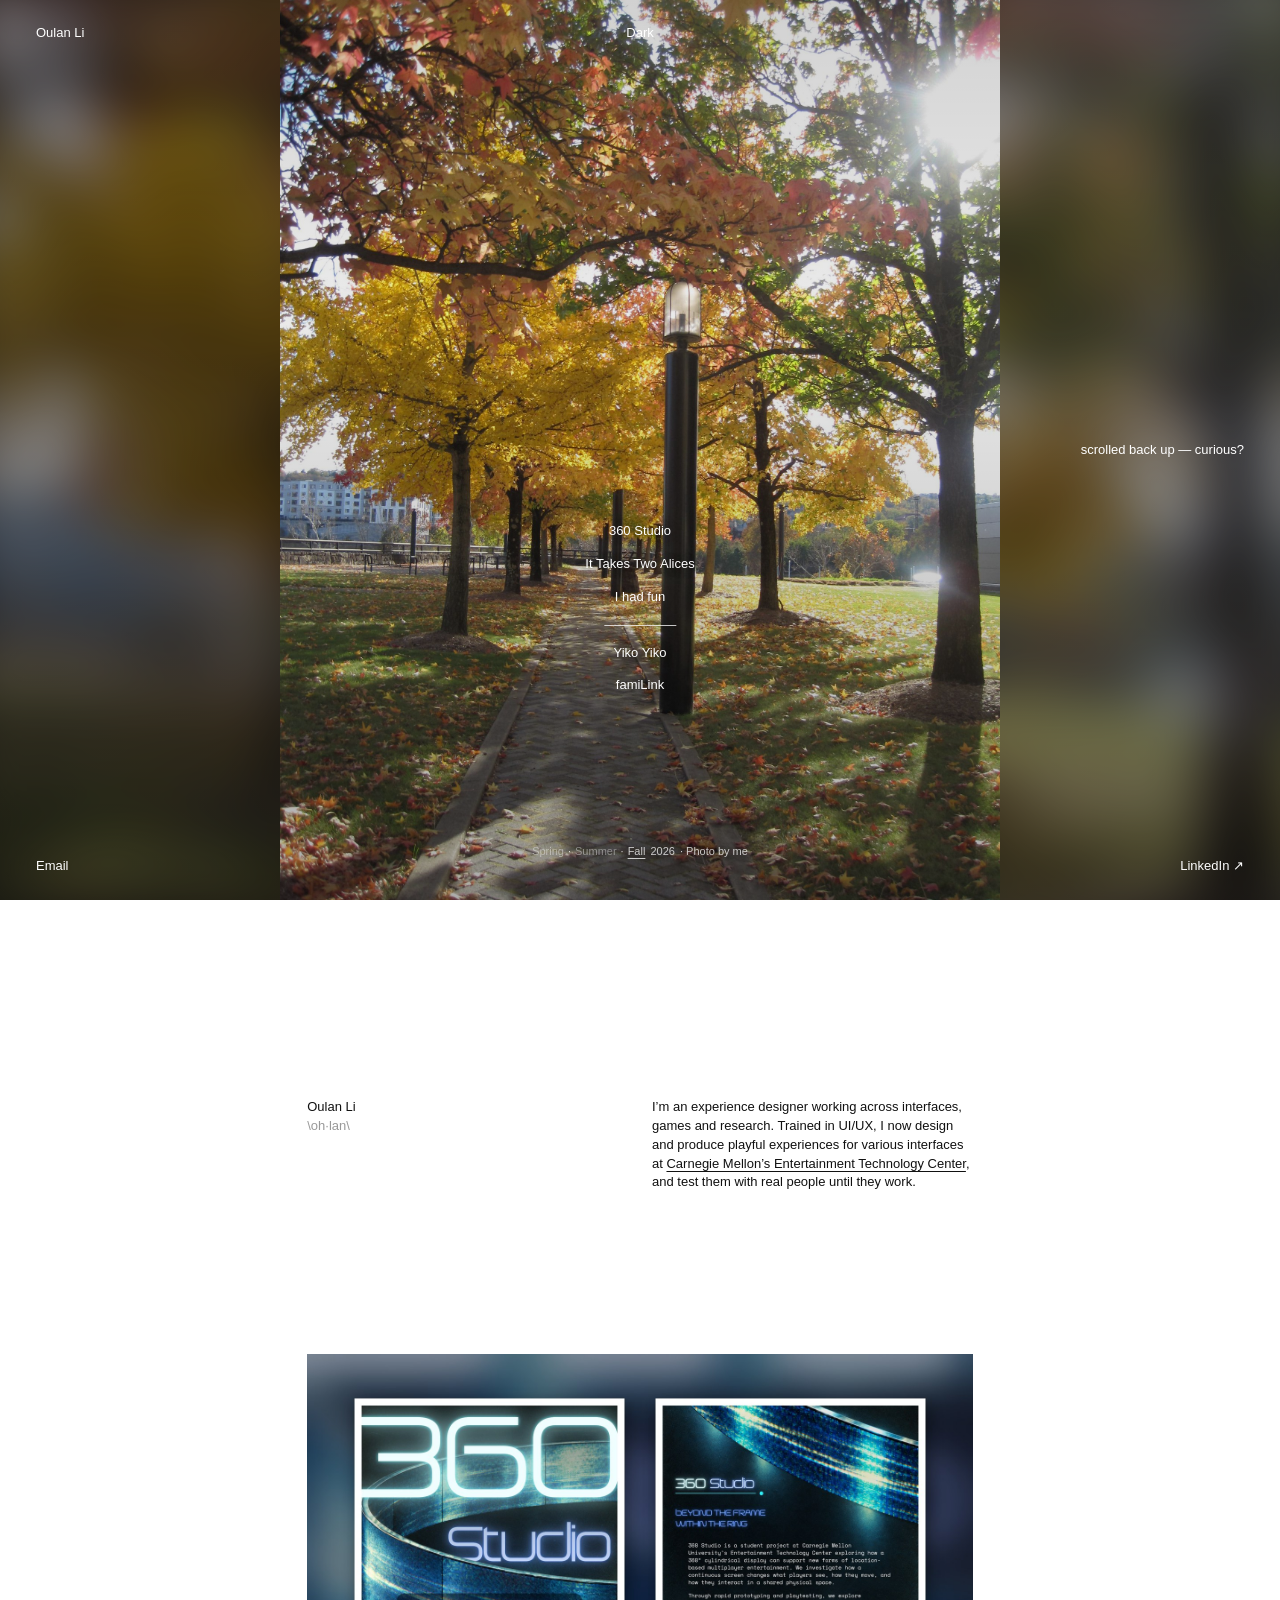
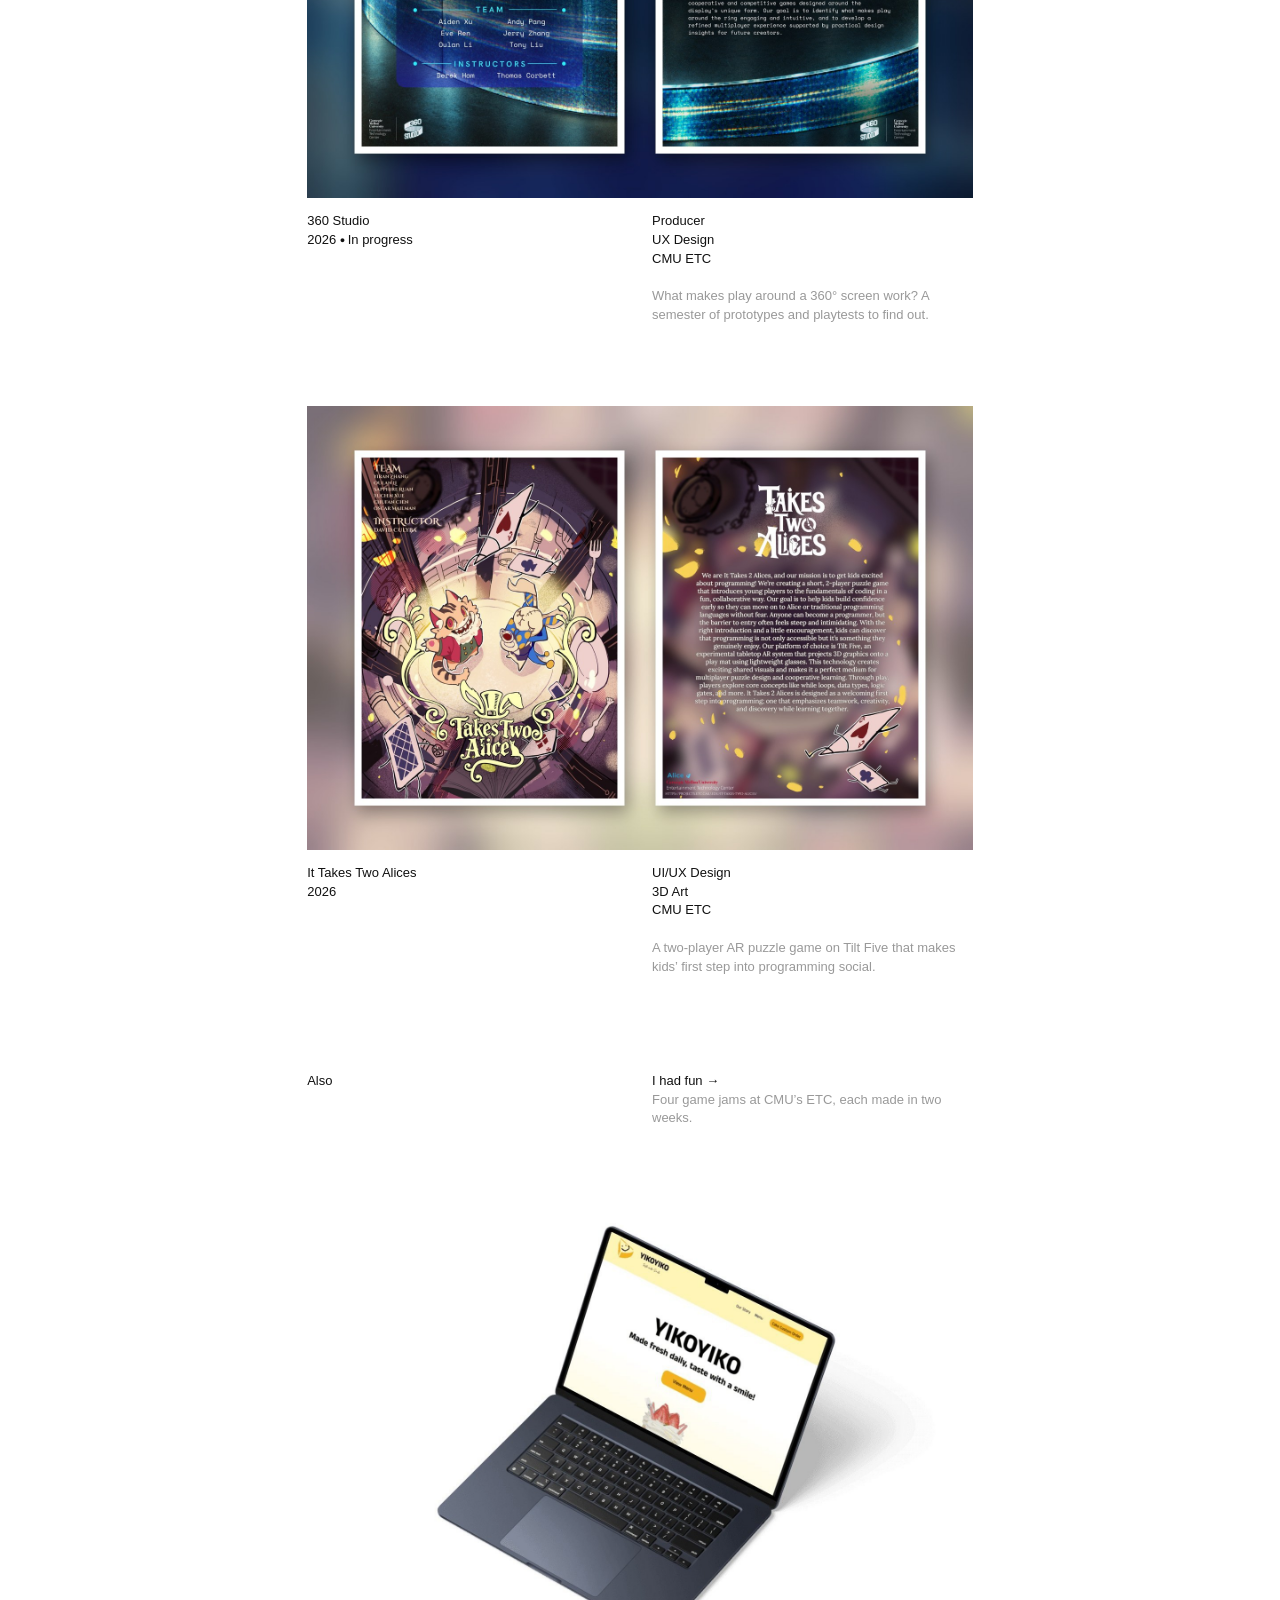
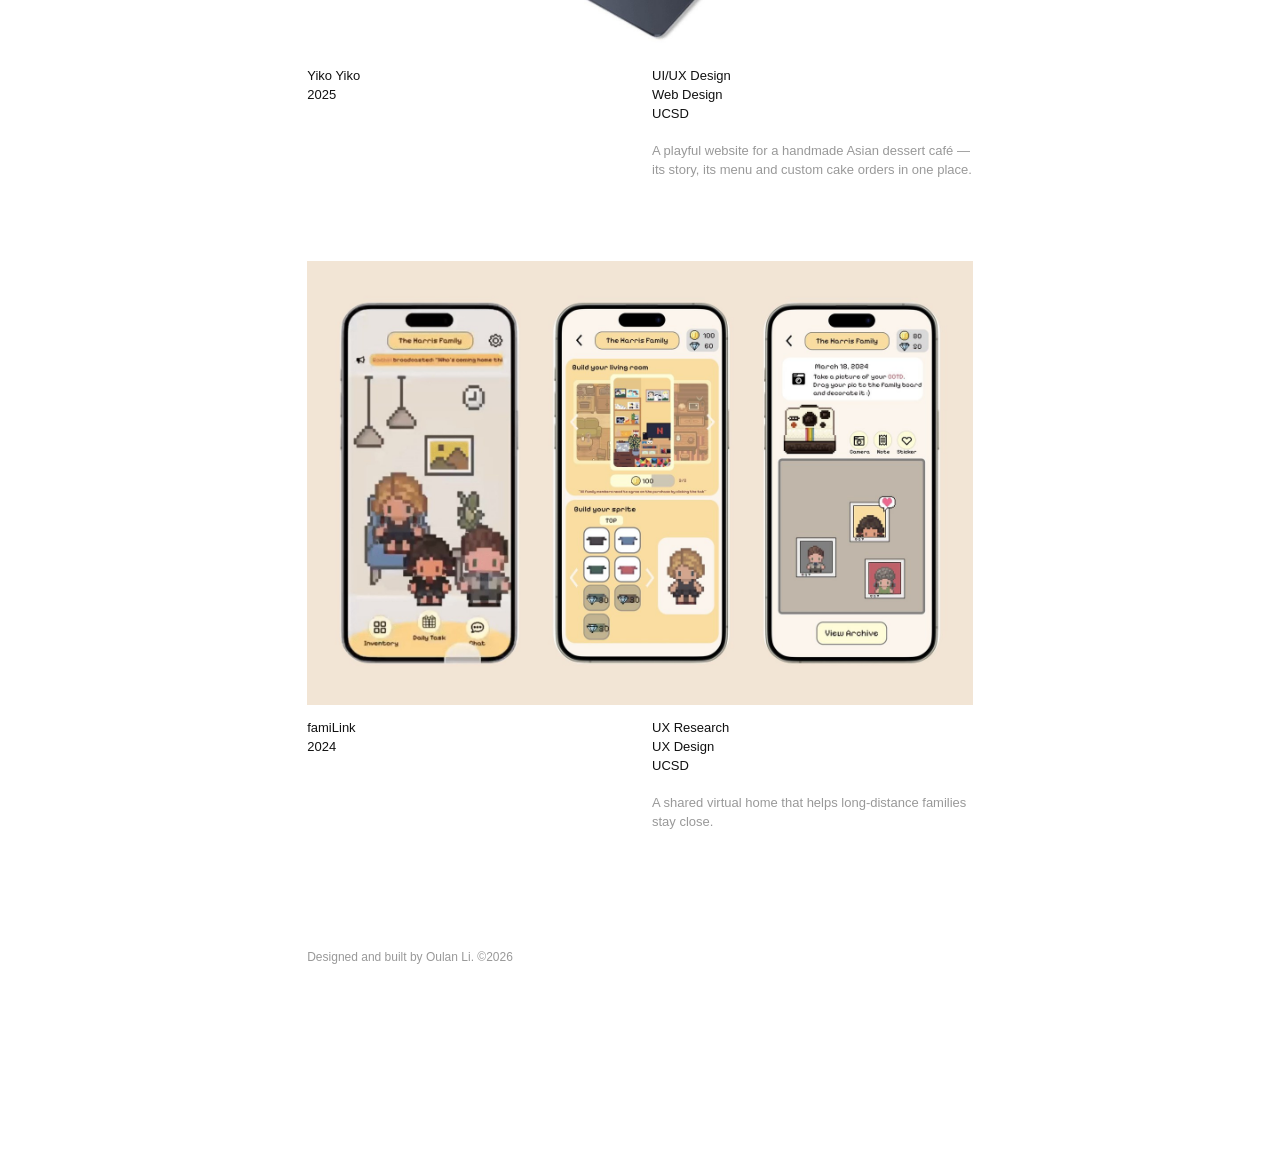
==== commit 9ec3c254: "Remove the About page and its links Co-Authored-By: Claude Opus 5.5 <noreply@anthropic.com> Claude-S" ====
--- a/index.html
+++ b/index.html
@@ -5,7 +5,7 @@
 <meta name="viewport" content="width=device-width, initial-scale=1">
 <title>Oulan Li — Experience Designer</title>
 <meta name="description" content="Oulan Li is an experience designer working across interfaces, games and research.">
-<link rel="stylesheet" href="assets/home.css?v=20261115c">
+<link rel="stylesheet" href="assets/home.css?v=20261116">
 <script>
   // Apply the saved theme before first paint to avoid a flash.
   try { if (localStorage.getItem('theme') === 'dark') document.documentElement.dataset.theme = 'dark'; } catch (e) {}
@@ -16,7 +16,6 @@
   <!-- Fixed corner UI. Blend mode keeps it readable over any image. -->
   <a class="ui ui-tl" href="index.html">Oulan Li</a>
   <button class="ui ui-tc" id="theme-toggle" type="button" aria-label="Toggle dark mode">Dark</button>
-  <a class="ui ui-tr" href="about.html">About</a>
   <a class="ui ui-bl email" href="mailto:oulanl@andrew.cmu.edu" data-email="oulanl@andrew.cmu.edu" title="Click to copy">Email</a>
   <a class="ui ui-br" href="https://www.linkedin.com/in/oulan-li-69a9032a8" target="_blank" rel="noopener">LinkedIn ↗</a>
 
@@ -108,6 +107,6 @@
     </div>
   </main>
 
-<script src="assets/home.js?v=20261115c"></script>
+<script src="assets/home.js?v=20261116"></script>
 </body>
 </html>
